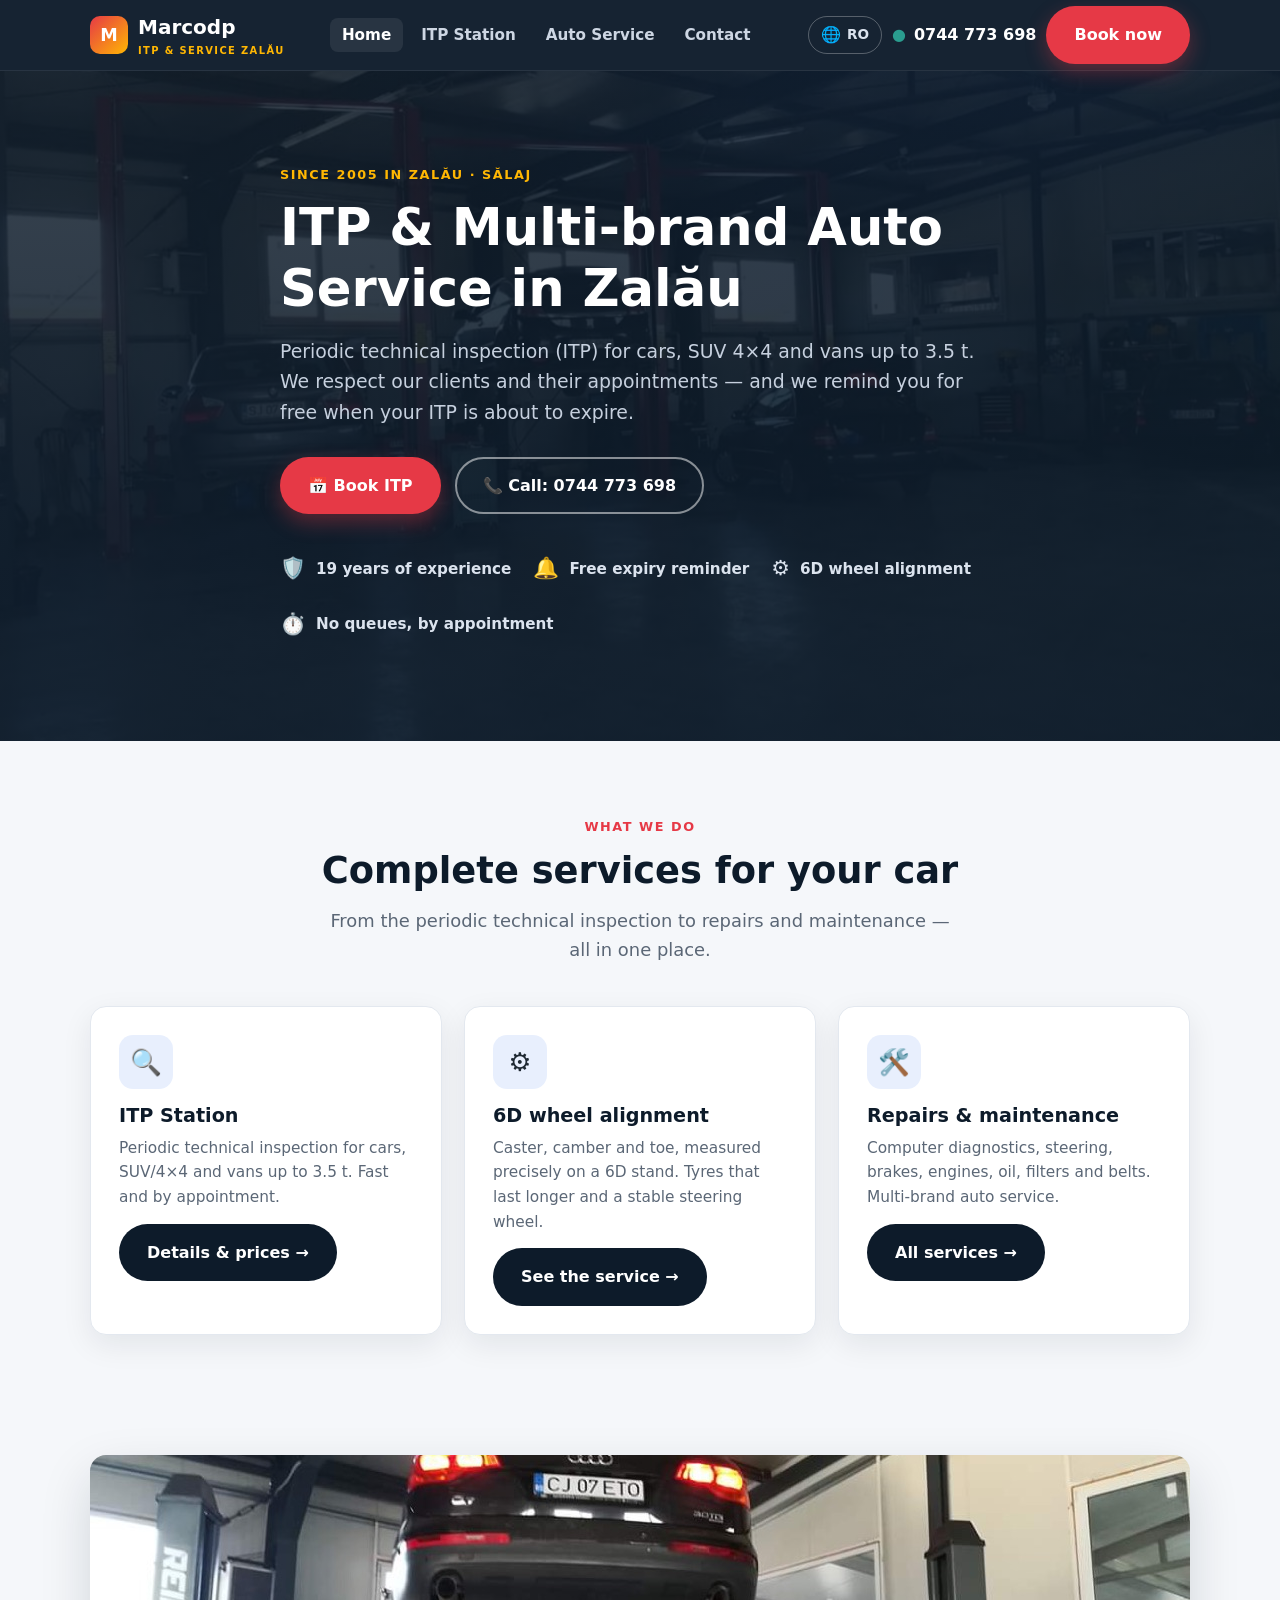
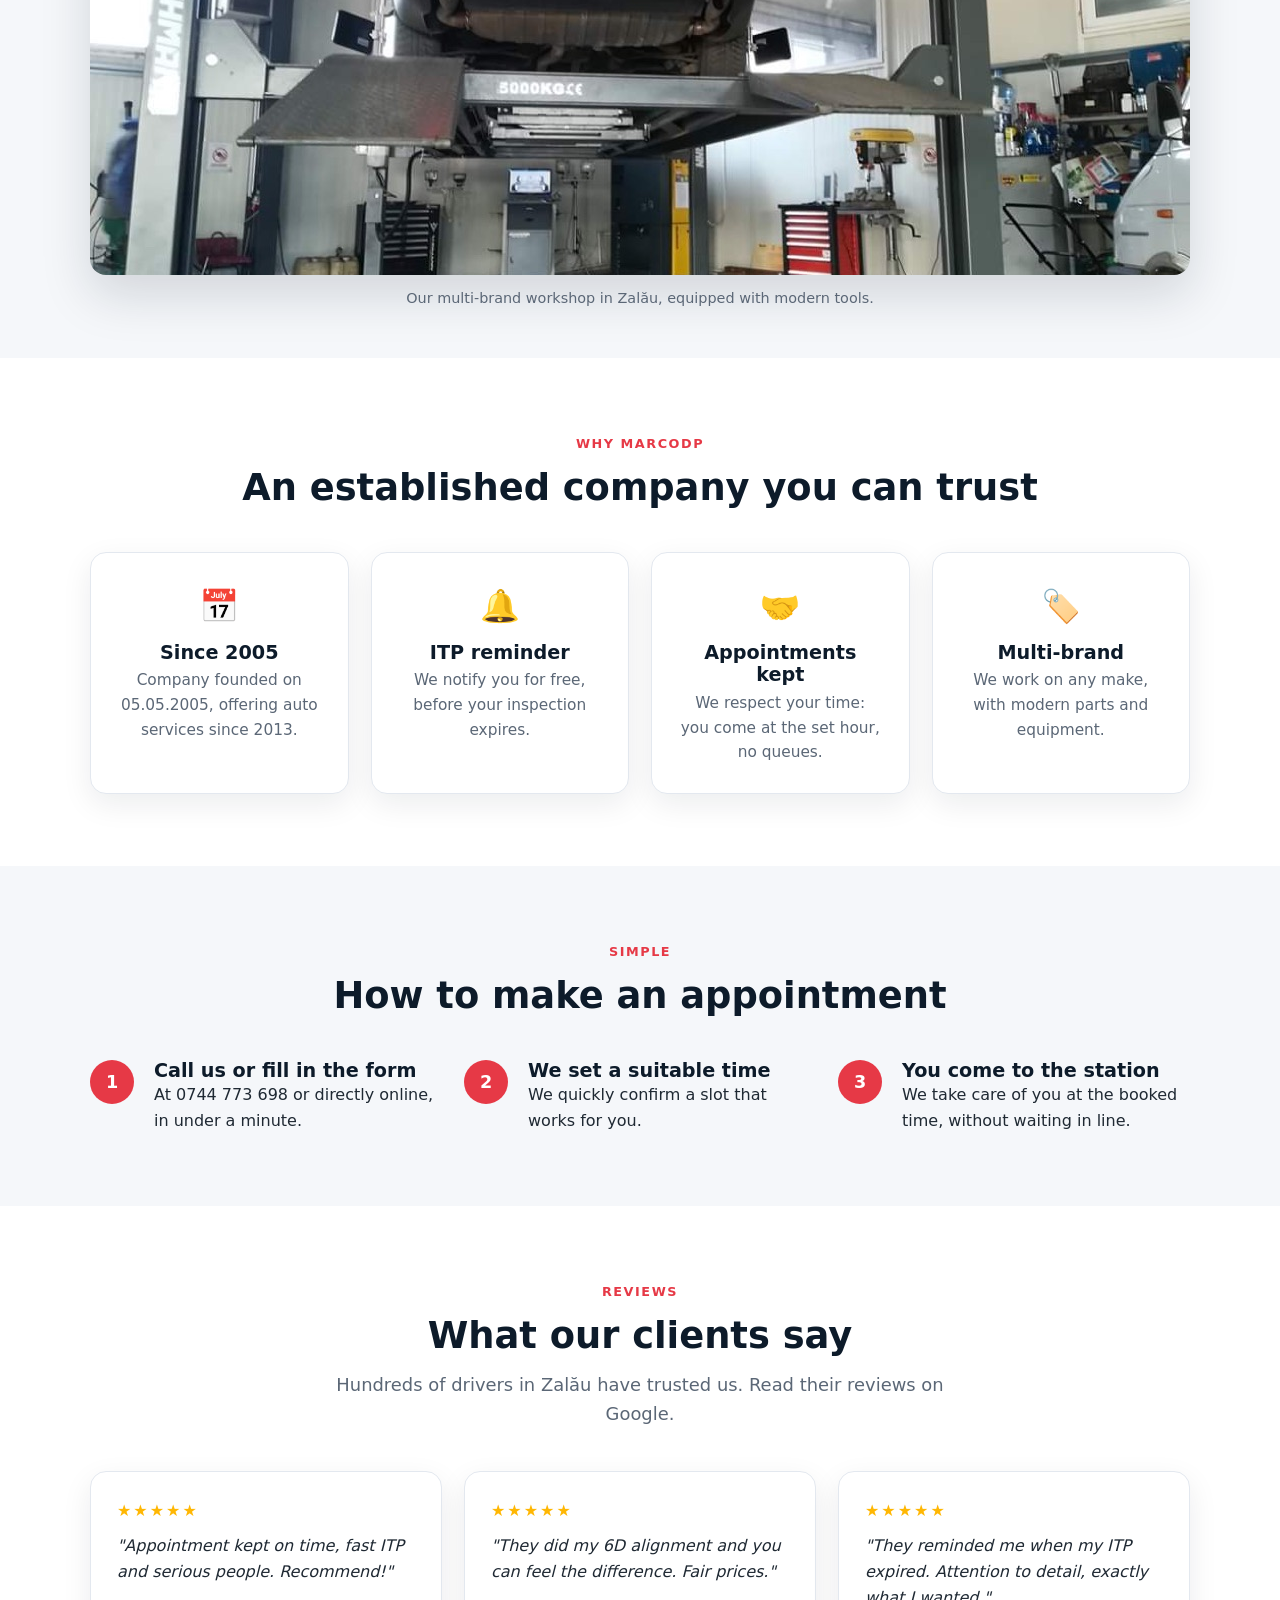
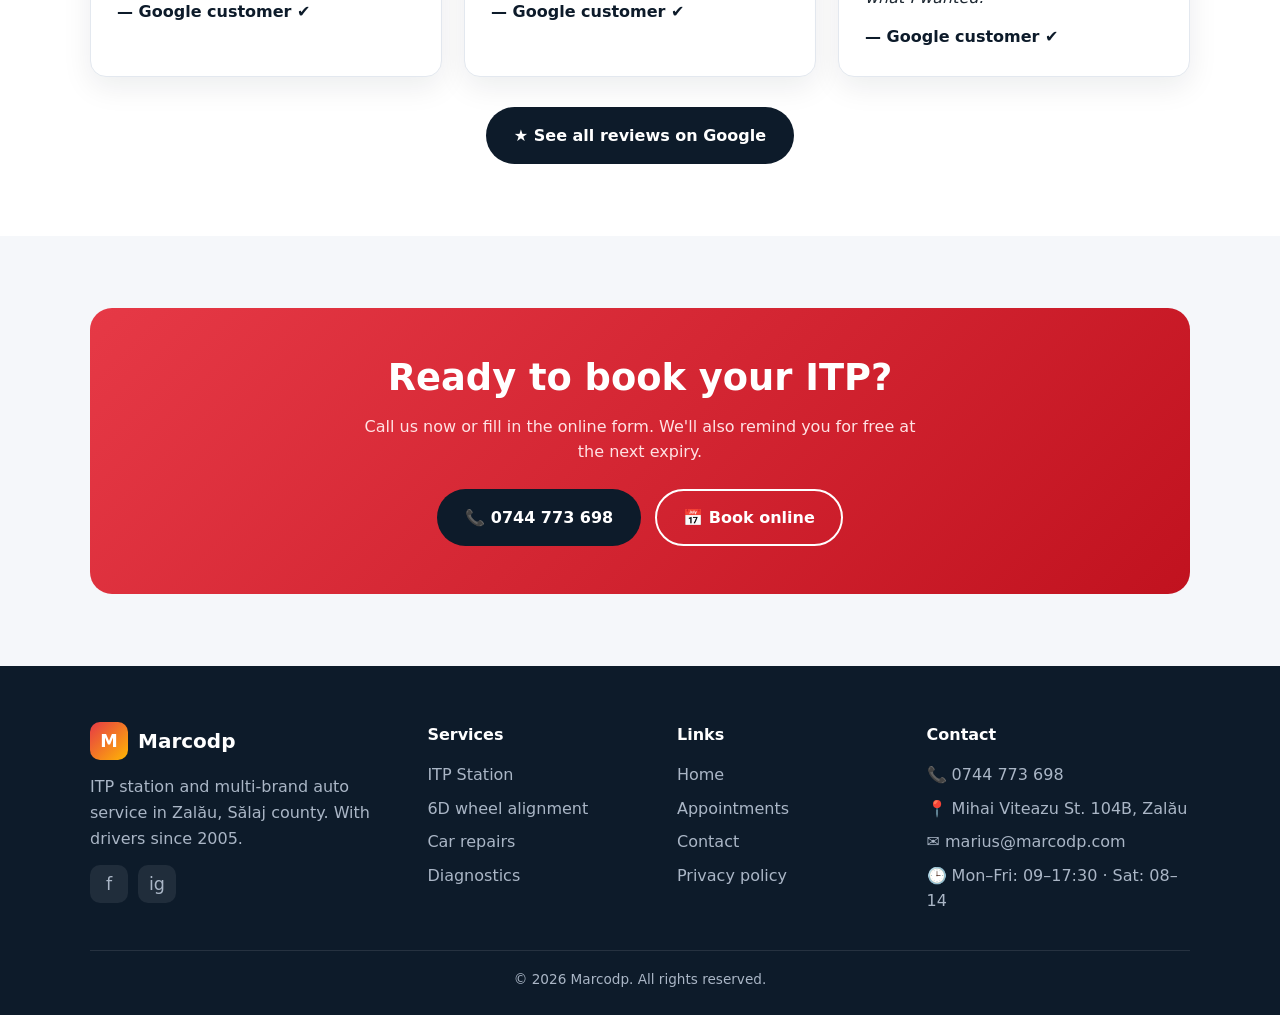
==== en/index.html @ b67c5c20 "Add real data (address, email, hours, map, Google reviews) + workshop/car photos from the real site " ====
<!DOCTYPE html>
<html lang="en">
<head>
  <meta charset="UTF-8" />
  <meta name="viewport" content="width=device-width, initial-scale=1.0" />
  <title>ITP & Multi-brand Auto Service in Zalău | Marcodp</title>
  <meta name="description" content="ITP (periodic technical inspection) station in Zalău for cars, SUV 4x4 and vans up to 3.5 t. Multi-brand auto service: 6D wheel alignment, diagnostics, brakes, engines. Book now: 0744 773 698." />
  <link rel="stylesheet" href="../assets/styles.css" />
  <!-- LocalBusiness schema for Google (local SEO). FILL IN the marked fields. -->
  <script type="application/ld+json">
  {
    "@context": "https://schema.org",
    "@type": "AutoRepair",
    "name": "Marcodp - ITP & Auto Service Zalău",
    "image": "https://marcodp.com/logo.png",
    "telephone": "+40744773698",
    "email": "marius@marcodp.com",
    "url": "https://marcodp.com/itp-zalau-statie-itp/",
    "priceRange": "$$",
    "address": {
      "@type": "PostalAddress",
      "streetAddress": "Strada Mihai Viteazu 104B",
      "addressLocality": "Zalău",
      "addressRegion": "Sălaj",
      "postalCode": "450000",
      "addressCountry": "RO"
    },
    "geo": { "@type": "GeoCoordinates", "latitude": "47.225505", "longitude": "23.010668" },
    "openingHoursSpecification": [
      { "@type": "OpeningHoursSpecification", "dayOfWeek": ["Monday","Tuesday","Wednesday","Thursday","Friday"], "opens": "09:00", "closes": "17:30" },
      { "@type": "OpeningHoursSpecification", "dayOfWeek": "Saturday", "opens": "08:00", "closes": "14:00" }
    ],
    "sameAs": ["https://www.facebook.com/", "https://www.instagram.com/"]
  }
  </script>
</head>
<body>

  <!-- ===== Header ===== -->
  <header class="site-header">
    <div class="container nav">
      <a class="brand" href="index.html">
        <span class="logo">M</span>
        <span>Marcodp<small>ITP & Service Zalău</small></span>
      </a>
      <ul class="nav-links">
        <li><a class="active" href="index.html">Home</a></li>
        <li><a href="itp.html">ITP Station</a></li>
        <li><a href="service.html">Auto Service</a></li>
        <li><a href="contact.html">Contact</a></li>
      </ul>
      <div class="nav-cta">
        <a class="lang" href="../index.html" title="Comută în română"><span class="globe">🌐</span> <span class="code">RO</span></a>
        <a class="nav-phone" href="tel:+40744773698"><span class="dot">●</span> 0744 773 698</a>
        <a class="btn btn--primary" href="contact.html#programare">Book now</a>
      </div>
      <button class="hamburger" aria-label="Menu"><span></span><span></span><span></span></button>
    </div>
  </header>

  <!-- ===== Hero ===== -->
  <section class="hero">
    <div class="container hero-inner">
      <span class="eyebrow" style="color:var(--amber)">Since 2005 in Zalău · Sălaj</span>
      <h1>ITP & Multi-brand Auto Service in Zalău</h1>
      <p>Periodic technical inspection (ITP) for cars, SUV 4×4 and vans up to 3.5 t.
         We respect our clients and their appointments — and we remind you for free when your ITP is about to expire.</p>
      <div class="hero-actions">
        <a class="btn btn--primary" href="contact.html?svc=itp#programare">📅 Book ITP</a>
        <a class="btn btn--ghost" href="tel:+40744773698">📞 Call: 0744 773 698</a>
      </div>
      <div class="hero-badges">
        <span class="hero-badge"><span class="ico">🛡️</span> 19 years of experience</span>
        <span class="hero-badge"><span class="ico">🔔</span> Free expiry reminder</span>
        <span class="hero-badge"><span class="ico">⚙️</span> 6D wheel alignment</span>
        <span class="hero-badge"><span class="ico">⏱️</span> No queues, by appointment</span>
      </div>
    </div>
  </section>

  <!-- ===== Services ===== -->
  <section class="section">
    <div class="container">
      <div class="center" style="margin-bottom:42px">
        <span class="eyebrow">What we do</span>
        <h2>Complete services for your car</h2>
        <p class="lead center">From the periodic technical inspection to repairs and maintenance — all in one place.</p>
      </div>
      <div class="grid grid-3">
        <div class="card">
          <div class="ico-box">🔍</div>
          <h3>ITP Station</h3>
          <p>Periodic technical inspection for cars, SUV/4×4 and vans up to 3.5 t. Fast and by appointment.</p>
          <p style="margin-top:14px"><a class="btn btn--dark" href="itp.html">Details & prices →</a></p>
        </div>
        <div class="card">
          <div class="ico-box">⚙️</div>
          <h3>6D wheel alignment</h3>
          <p>Caster, camber and toe, measured precisely on a 6D stand. Tyres that last longer and a stable steering wheel.</p>
          <p style="margin-top:14px"><a class="btn btn--dark" href="service.html">See the service →</a></p>
        </div>
        <div class="card">
          <div class="ico-box">🛠️</div>
          <h3>Repairs & maintenance</h3>
          <p>Computer diagnostics, steering, brakes, engines, oil, filters and belts. Multi-brand auto service.</p>
          <p style="margin-top:14px"><a class="btn btn--dark" href="service.html">All services →</a></p>
        </div>
      </div>
    </div>
  </section>

  <!-- Photo band -->
  <section class="section--tight">
    <div class="container figure-band">
      <figure>
        <img src="../assets/img/repairs.jpg" alt="Car on a lift at the Marcodp auto service in Zalău" loading="lazy" />
        <figcaption>Our multi-brand workshop in Zalău, equipped with modern tools.</figcaption>
      </figure>
    </div>
  </section>

  <!-- ===== Why us ===== -->
  <section class="section" style="background:#fff">
    <div class="container">
      <div class="center" style="margin-bottom:42px">
        <span class="eyebrow">Why Marcodp</span>
        <h2>An established company you can trust</h2>
      </div>
      <div class="grid grid-4">
        <div class="card center">
          <div style="font-size:2rem">📅</div>
          <h3 style="margin:10px 0 4px">Since 2005</h3>
          <p>Company founded on 05.05.2005, offering auto services since 2013.</p>
        </div>
        <div class="card center">
          <div style="font-size:2rem">🔔</div>
          <h3 style="margin:10px 0 4px">ITP reminder</h3>
          <p>We notify you for free, before your inspection expires.</p>
        </div>
        <div class="card center">
          <div style="font-size:2rem">🤝</div>
          <h3 style="margin:10px 0 4px">Appointments kept</h3>
          <p>We respect your time: you come at the set hour, no queues.</p>
        </div>
        <div class="card center">
          <div style="font-size:2rem">🏷️</div>
          <h3 style="margin:10px 0 4px">Multi-brand</h3>
          <p>We work on any make, with modern parts and equipment.</p>
        </div>
      </div>
    </div>
  </section>

  <!-- ===== Steps ===== -->
  <section class="section">
    <div class="container">
      <div class="center" style="margin-bottom:42px">
        <span class="eyebrow">Simple</span>
        <h2>How to make an appointment</h2>
      </div>
      <div class="grid grid-3 steps">
        <div class="step"><h3>Call us or fill in the form</h3><p>At 0744 773 698 or directly online, in under a minute.</p></div>
        <div class="step"><h3>We set a suitable time</h3><p>We quickly confirm a slot that works for you.</p></div>
        <div class="step"><h3>You come to the station</h3><p>We take care of you at the booked time, without waiting in line.</p></div>
      </div>
    </div>
  </section>

  <!-- ===== Reviews ===== -->
  <section class="section" style="background:#fff">
    <div class="container">
      <div class="center" style="margin-bottom:42px">
        <span class="eyebrow">Reviews</span>
        <h2>What our clients say</h2>
        <p class="lead center">Hundreds of drivers in Zalău have trusted us. Read their reviews on Google.</p>
      </div>
      <div class="grid grid-3">
        <div class="review"><div class="stars">★★★★★</div><p>"Appointment kept on time, fast ITP and serious people. Recommend!"</p><div class="who">— <span>Google customer ✔</span></div></div>
        <div class="review"><div class="stars">★★★★★</div><p>"They did my 6D alignment and you can feel the difference. Fair prices."</p><div class="who">— <span>Google customer ✔</span></div></div>
        <div class="review"><div class="stars">★★★★★</div><p>"They reminded me when my ITP expired. Attention to detail, exactly what I wanted."</p><div class="who">— <span>Google customer ✔</span></div></div>
      </div>
      <div class="center" style="margin-top:30px">
        <a class="btn btn--dark" href="https://www.google.com/search?q=marco+dp&rlz=1C5CHFA_enRO959RO959&oq=marco+dp&gs_lcrp=EgZjaHJvbWUyBggAEEUYOTIGCAEQRRg8MgYIAhBFGDzSAQgzMzIxajBqNKgCALACAQ&sourceid=chrome&ie=UTF-8#mpd=~9024363425667167294/customers/reviews" target="_blank" rel="noopener">★ See all reviews on Google</a>
      </div>
    </div>
  </section>

  <!-- ===== CTA band ===== -->
  <section class="section">
    <div class="container">
      <div class="cta-band">
        <h2>Ready to book your ITP?</h2>
        <p>Call us now or fill in the online form. We'll also remind you for free at the next expiry.</p>
        <div style="display:flex;gap:14px;justify-content:center;flex-wrap:wrap">
          <a class="btn btn--dark" href="tel:+40744773698">📞 0744 773 698</a>
          <a class="btn btn--ghost" href="contact.html#programare" style="border-color:#fff">📅 Book online</a>
        </div>
      </div>
    </div>
  </section>

  <!-- ===== Footer ===== -->
  <footer class="site-footer">
    <div class="container">
      <div class="footer-grid">
        <div>
          <a class="brand" href="index.html"><span class="logo">M</span><span style="color:#fff">Marcodp</span></a>
          <p style="margin-top:14px">ITP station and multi-brand auto service in Zalău, Sălaj county. With drivers since 2005.</p>
          <div class="social"><a href="#" aria-label="Facebook">f</a><a href="#" aria-label="Instagram">ig</a></div>
        </div>
        <div>
          <h4>Services</h4>
          <ul class="footer-links">
            <li><a href="itp.html">ITP Station</a></li>
            <li><a href="service.html">6D wheel alignment</a></li>
            <li><a href="service.html">Car repairs</a></li>
            <li><a href="service.html">Diagnostics</a></li>
          </ul>
        </div>
        <div>
          <h4>Links</h4>
          <ul class="footer-links">
            <li><a href="index.html">Home</a></li>
            <li><a href="contact.html#programare">Appointments</a></li>
            <li><a href="contact.html">Contact</a></li>
            <li><a href="#">Privacy policy</a></li>
          </ul>
        </div>
        <div>
          <h4>Contact</h4>
          <ul class="footer-links">
            <li>📞 <a href="tel:+40744773698">0744 773 698</a></li>
            <li>📍 Mihai Viteazu St. 104B, Zalău</li>
            <li>✉️ <a href="mailto:marius@marcodp.com">marius@marcodp.com</a></li>
            <li>🕒 Mon–Fri: 09–17:30 · Sat: 08–14</li>
          </ul>
        </div>
      </div>
      <div class="footer-bottom">© 2026 Marcodp. All rights reserved.</div>
    </div>
  </footer>

  <!-- Floating mobile actions -->
  <div class="floating">
    <a class="fab-call" href="tel:+40744773698" aria-label="Call">📞</a>
    <a class="fab-wa" href="https://wa.me/40744773698" aria-label="WhatsApp">💬</a>
  </div>

  <script src="../assets/script.js"></script>
</body>
</html>
---- assets/styles.css ----
/* ===========================================================
   Marcodp — ITP & Service Auto Zalău
   Redesign — shared stylesheet
   =========================================================== */

:root {
  --navy: #0d1b2a;
  --navy-2: #13263b;
  --navy-3: #1b3a52;
  --blue: #2563eb;
  --blue-dark: #1e40af;
  --red: #e63946;
  --red-dark: #c1121f;
  --amber: #ffb703;
  --green: #2a9d8f;
  --bg: #f5f7fa;
  --card: #ffffff;
  --text: #1f2933;
  --muted: #5b6776;
  --line: #e3e8ef;
  --radius: 16px;
  --shadow: 0 10px 30px rgba(13, 27, 42, .08);
  --shadow-lg: 0 20px 50px rgba(13, 27, 42, .15);
  --container: 1140px;
  --font: "Segoe UI", system-ui, -apple-system, Roboto, Helvetica, Arial, sans-serif;
}

* { box-sizing: border-box; margin: 0; padding: 0; }
html { scroll-behavior: smooth; }
body {
  font-family: var(--font);
  color: var(--text);
  background: var(--bg);
  line-height: 1.6;
  -webkit-font-smoothing: antialiased;
}
img { max-width: 100%; display: block; }
a { color: inherit; text-decoration: none; }

.container { width: 100%; max-width: var(--container); margin: 0 auto; padding: 0 20px; }
.section { padding: 72px 0; }
.section--tight { padding: 48px 0; }
.center { text-align: center; }

.eyebrow {
  display: inline-block;
  font-size: .8rem;
  font-weight: 700;
  letter-spacing: .12em;
  text-transform: uppercase;
  color: var(--red);
  margin-bottom: 12px;
}
h1, h2, h3 { line-height: 1.18; color: var(--navy); font-weight: 800; }
h1 { font-size: clamp(2rem, 5vw, 3.2rem); }
h2 { font-size: clamp(1.6rem, 3.5vw, 2.3rem); margin-bottom: 14px; }
h3 { font-size: 1.2rem; }
.lead { font-size: 1.12rem; color: var(--muted); max-width: 620px; }
.section .lead.center { margin: 0 auto; }

/* ---------- Buttons ---------- */
.btn {
  display: inline-flex; align-items: center; justify-content: center; gap: 8px;
  padding: 14px 26px; border-radius: 999px; font-weight: 700; font-size: 1rem;
  border: 2px solid transparent; cursor: pointer; transition: transform .15s, box-shadow .15s, background .15s;
}
.btn:hover { transform: translateY(-2px); }
.btn--primary { background: var(--red); color: #fff; box-shadow: 0 8px 20px rgba(230,57,70,.35); }
.btn--primary:hover { background: var(--red-dark); }
.btn--ghost { background: transparent; color: #fff; border-color: rgba(255,255,255,.5); }
.btn--ghost:hover { background: rgba(255,255,255,.12); }
.btn--dark { background: var(--navy); color: #fff; }
.btn--dark:hover { background: var(--navy-2); }
.btn--block { width: 100%; }

/* ---------- Header ---------- */
.site-header {
  position: sticky; top: 0; z-index: 50;
  background: rgba(13,27,42,.96); backdrop-filter: blur(8px);
  border-bottom: 1px solid rgba(255,255,255,.08);
}
.nav { display: flex; align-items: center; justify-content: space-between; height: 70px; }
.brand { display: flex; align-items: center; gap: 10px; color: #fff; font-weight: 800; font-size: 1.25rem; }
.brand .logo {
  width: 38px; height: 38px; border-radius: 10px;
  background: linear-gradient(135deg, var(--red), var(--amber));
  display: grid; place-items: center; color: #fff; font-weight: 900; font-size: 1.1rem;
}
.brand small { display: block; font-size: .62rem; font-weight: 600; letter-spacing: .14em; color: var(--amber); text-transform: uppercase; }
.nav-links { display: flex; align-items: center; gap: 6px; list-style: none; }
.nav-links a {
  color: #cdd6e3; font-weight: 600; font-size: .95rem; padding: 8px 12px; border-radius: 8px; transition: color .15s, background .15s;
}
.nav-links a:hover, .nav-links a.active { color: #fff; background: rgba(255,255,255,.08); }
.nav-cta { display: flex; align-items: center; gap: 10px; }
.lang {
  display: inline-flex; align-items: center; gap: 6px;
  color: #dbe3ee; font-size: .85rem; font-weight: 700;
  padding: 7px 12px; border: 1px solid rgba(255,255,255,.28); border-radius: 999px;
  transition: background .15s, border-color .15s, color .15s;
}
.lang:hover { background: rgba(255,255,255,.12); color: #fff; border-color: rgba(255,255,255,.6); }
.lang .globe { font-size: 1rem; line-height: 1; }
.nav-phone { display: flex; align-items: center; gap: 8px; color: #fff; font-weight: 700; }
.nav-phone .dot { color: var(--green); }
.hamburger { display: none; background: none; border: 0; cursor: pointer; }
.hamburger span { display: block; width: 26px; height: 3px; background: #fff; margin: 5px 0; border-radius: 3px; transition: .25s; }

/* ---------- Hero ---------- */
.hero {
  position: relative; color: #fff; overflow: hidden;
  background:
    linear-gradient(180deg, rgba(13,27,42,.82), rgba(13,27,42,.93)),
    radial-gradient(1200px 600px at 80% -10%, rgba(37,99,235,.30), transparent 60%),
    url("img/hero-workshop.jpg") center/cover no-repeat,
    var(--navy);
}

/* ---------- Content images ---------- */
.feature-img {
  width: 100%; height: 100%; min-height: 280px; max-height: 460px;
  object-fit: cover; border-radius: var(--radius); box-shadow: var(--shadow-lg);
}
.figure-band img {
  width: 100%; height: clamp(220px, 38vw, 420px); object-fit: cover;
  border-radius: var(--radius); box-shadow: var(--shadow-lg);
}
figure { margin: 0; }
figure figcaption { margin-top: 12px; color: var(--muted); font-size: .9rem; text-align: center; }
.hero-inner { padding: 90px 0 100px; max-width: 720px; }
.hero h1 { color: #fff; }
.hero p { color: #c6d0de; font-size: 1.18rem; margin: 18px 0 30px; }
.hero-actions { display: flex; flex-wrap: wrap; gap: 14px; }
.hero-badges { display: flex; flex-wrap: wrap; gap: 22px; margin-top: 38px; }
.hero-badge { display: flex; align-items: center; gap: 10px; color: #dbe3ee; font-weight: 600; font-size: .95rem; }
.hero-badge .ico { font-size: 1.3rem; }

/* ---------- Cards / grids ---------- */
.grid { display: grid; gap: 22px; }
.grid-2 { grid-template-columns: repeat(2, 1fr); }
.grid-3 { grid-template-columns: repeat(3, 1fr); }
.grid-4 { grid-template-columns: repeat(4, 1fr); }

.card {
  background: var(--card); border: 1px solid var(--line); border-radius: var(--radius);
  padding: 28px; box-shadow: var(--shadow); transition: transform .18s, box-shadow .18s;
}
.card:hover { transform: translateY(-4px); box-shadow: var(--shadow-lg); }
.card .ico-box {
  width: 54px; height: 54px; border-radius: 14px; display: grid; place-items: center;
  font-size: 1.6rem; background: rgba(37,99,235,.1); margin-bottom: 16px;
}
.card h3 { margin-bottom: 8px; }
.card p { color: var(--muted); font-size: .96rem; }

/* ---------- Steps ---------- */
.steps { counter-reset: step; }
.step { position: relative; padding-left: 64px; }
.step::before {
  counter-increment: step; content: counter(step);
  position: absolute; left: 0; top: 0;
  width: 44px; height: 44px; border-radius: 50%;
  background: var(--red); color: #fff; font-weight: 800; display: grid; place-items: center; font-size: 1.1rem;
}

/* ---------- Price table ---------- */
.price-table { width: 100%; border-collapse: collapse; background: var(--card); border-radius: var(--radius); overflow: hidden; box-shadow: var(--shadow); }
.price-table th, .price-table td { padding: 16px 18px; text-align: left; border-bottom: 1px solid var(--line); }
.price-table thead th { background: var(--navy); color: #fff; font-size: .95rem; }
.price-table tbody tr:last-child td { border-bottom: 0; }
.price-table .price { font-weight: 800; color: var(--red); white-space: nowrap; }
.note { font-size: .85rem; color: var(--muted); margin-top: 12px; }

/* ---------- Checklist ---------- */
.checklist { list-style: none; display: grid; gap: 12px; }
.checklist li { display: flex; gap: 12px; align-items: flex-start; background: var(--card); border: 1px solid var(--line); border-radius: 12px; padding: 14px 16px; }
.checklist .tick { color: var(--green); font-weight: 900; }

/* ---------- FAQ ---------- */
.faq details { background: var(--card); border: 1px solid var(--line); border-radius: 12px; padding: 4px 20px; margin-bottom: 12px; }
.faq summary { cursor: pointer; font-weight: 700; color: var(--navy); padding: 14px 0; list-style: none; display: flex; justify-content: space-between; align-items: center; }
.faq summary::-webkit-details-marker { display: none; }
.faq summary::after { content: "+"; font-size: 1.4rem; color: var(--red); }
.faq details[open] summary::after { content: "–"; }
.faq details p { padding-bottom: 16px; color: var(--muted); }

/* ---------- Reviews ---------- */
.review { background: var(--card); border: 1px solid var(--line); border-radius: var(--radius); padding: 26px; box-shadow: var(--shadow); }
.stars { color: var(--amber); letter-spacing: 2px; margin-bottom: 10px; }
.review p { font-style: italic; color: var(--text); }
.review .who { margin-top: 14px; font-weight: 700; color: var(--navy); font-style: normal; }

/* ---------- CTA band ---------- */
.cta-band { background: linear-gradient(135deg, var(--red), var(--red-dark)); color: #fff; border-radius: 22px; padding: 48px; text-align: center; }
.cta-band h2 { color: #fff; }
.cta-band p { color: #ffe2e4; margin: 10px auto 24px; max-width: 560px; }

/* ---------- Forms ---------- */
.form { background: var(--card); border: 1px solid var(--line); border-radius: var(--radius); padding: 30px; box-shadow: var(--shadow); }
.form .field { margin-bottom: 16px; }
.form label { display: block; font-weight: 600; font-size: .9rem; margin-bottom: 6px; color: var(--navy); }
.form input, .form select, .form textarea {
  width: 100%; padding: 12px 14px; border: 1px solid var(--line); border-radius: 10px; font: inherit; background: #fbfcfe;
}
.form input:focus, .form select:focus, .form textarea:focus { outline: none; border-color: var(--blue); box-shadow: 0 0 0 3px rgba(37,99,235,.15); }
.form .row { display: grid; grid-template-columns: 1fr 1fr; gap: 16px; }

/* ---------- Info / map ---------- */
.info-row { display: grid; grid-template-columns: 1.1fr .9fr; gap: 30px; align-items: stretch; }
.info-list { list-style: none; display: grid; gap: 18px; }
.info-list li { display: flex; gap: 14px; }
.info-list .ico { font-size: 1.4rem; }
.info-list strong { display: block; color: var(--navy); }
.info-list span { color: var(--muted); }
.map-embed { border: 0; width: 100%; height: 100%; min-height: 320px; border-radius: var(--radius); box-shadow: var(--shadow); }
.hours-table { width: 100%; border-collapse: collapse; }
.hours-table td { padding: 8px 0; border-bottom: 1px dashed var(--line); }
.hours-table td:last-child { text-align: right; font-weight: 700; color: var(--navy); }
.badge-open { display: inline-flex; align-items: center; gap: 6px; font-weight: 700; color: var(--green); }

/* placeholder highlight so you can spot what to fill in */
.fill { background: #fff3cd; border-bottom: 2px dotted var(--amber); padding: 0 2px; }

/* ---------- Footer ---------- */
.site-footer { background: var(--navy); color: #aab6c6; padding: 56px 0 24px; }
.footer-grid { display: grid; grid-template-columns: 1.4fr 1fr 1fr 1.2fr; gap: 30px; }
.site-footer h4 { color: #fff; margin-bottom: 14px; font-size: 1rem; }
.site-footer a { color: #aab6c6; }
.site-footer a:hover { color: #fff; }
.footer-links { list-style: none; display: grid; gap: 8px; }
.social { display: flex; gap: 10px; margin-top: 14px; }
.social a { width: 38px; height: 38px; border-radius: 10px; background: rgba(255,255,255,.08); display: grid; place-items: center; font-size: 1.1rem; }
.social a:hover { background: var(--red); }
.footer-bottom { margin-top: 36px; padding-top: 18px; border-top: 1px solid rgba(255,255,255,.1); text-align: center; font-size: .85rem; }

/* ---------- Floating mobile actions ---------- */
.floating { position: fixed; right: 16px; bottom: 16px; z-index: 60; display: none; flex-direction: column; gap: 12px; }
.floating a { width: 56px; height: 56px; border-radius: 50%; display: grid; place-items: center; color: #fff; font-size: 1.5rem; box-shadow: var(--shadow-lg); }
.fab-call { background: var(--red); }
.fab-wa { background: #25d366; }

/* ---------- Responsive ---------- */
@media (max-width: 960px) {
  .grid-4 { grid-template-columns: repeat(2, 1fr); }
  .grid-3 { grid-template-columns: repeat(2, 1fr); }
  .footer-grid { grid-template-columns: 1fr 1fr; }
  .info-row { grid-template-columns: 1fr; }
}
@media (max-width: 920px) {
  .nav-links, .nav-phone { display: none; }
  .nav-links.open {
    display: flex; flex-direction: column; align-items: stretch;
    position: absolute; top: 70px; left: 0; right: 0; background: var(--navy);
    padding: 12px 20px 20px; gap: 4px; border-bottom: 1px solid rgba(255,255,255,.08);
  }
  .hamburger { display: block; }
  .grid-2, .grid-3, .grid-4 { grid-template-columns: 1fr; }
  .form .row { grid-template-columns: 1fr; }
  .footer-grid { grid-template-columns: 1fr; }
  .floating { display: flex; }
  .cta-band { padding: 32px 22px; }
  .section { padding: 52px 0; }
}
@media (max-width: 560px) {
  .brand small { display: none; }
  .brand { font-size: 1.02rem; gap: 8px; }
  .nav-cta { gap: 7px; }
  .nav-cta .btn--primary { padding: 9px 13px; font-size: .82rem; white-space: nowrap; }
  .lang { padding: 7px 9px; border-color: rgba(255,255,255,.22); }
  .lang .code { display: none; }
}
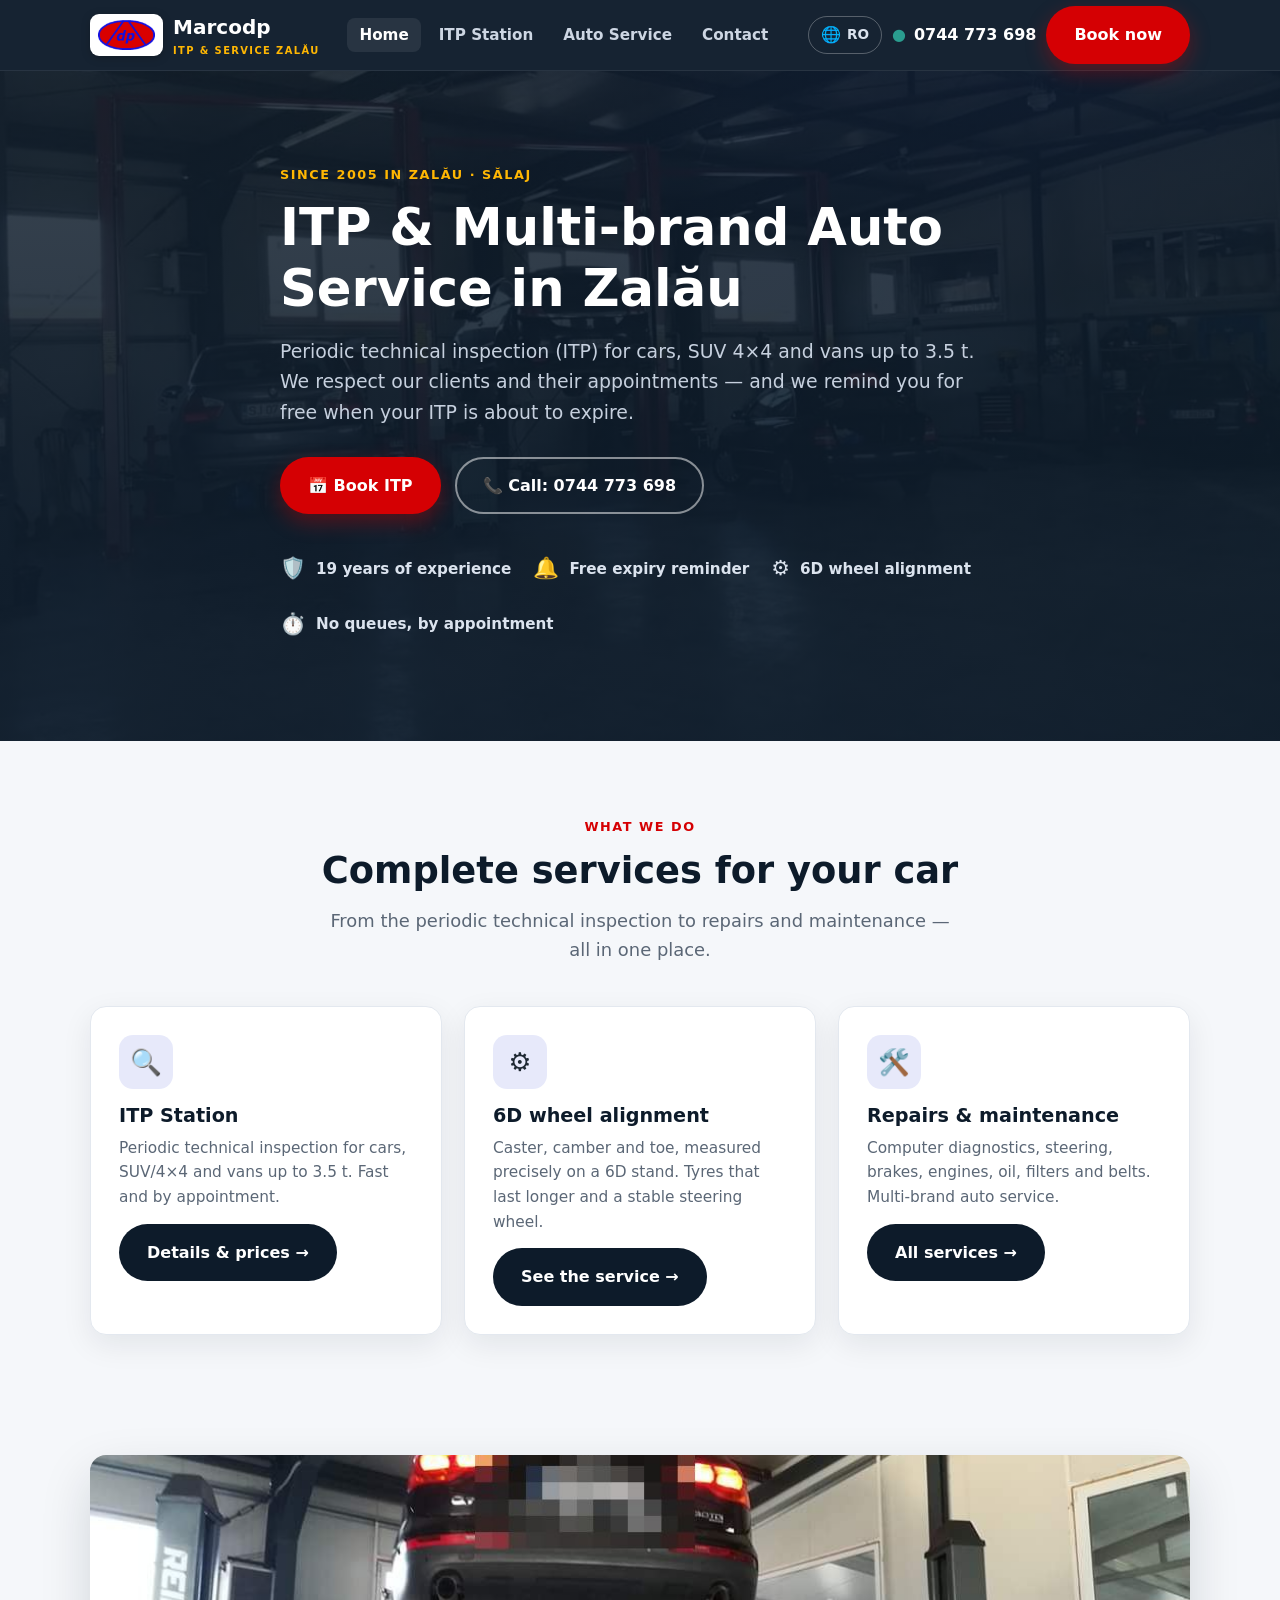
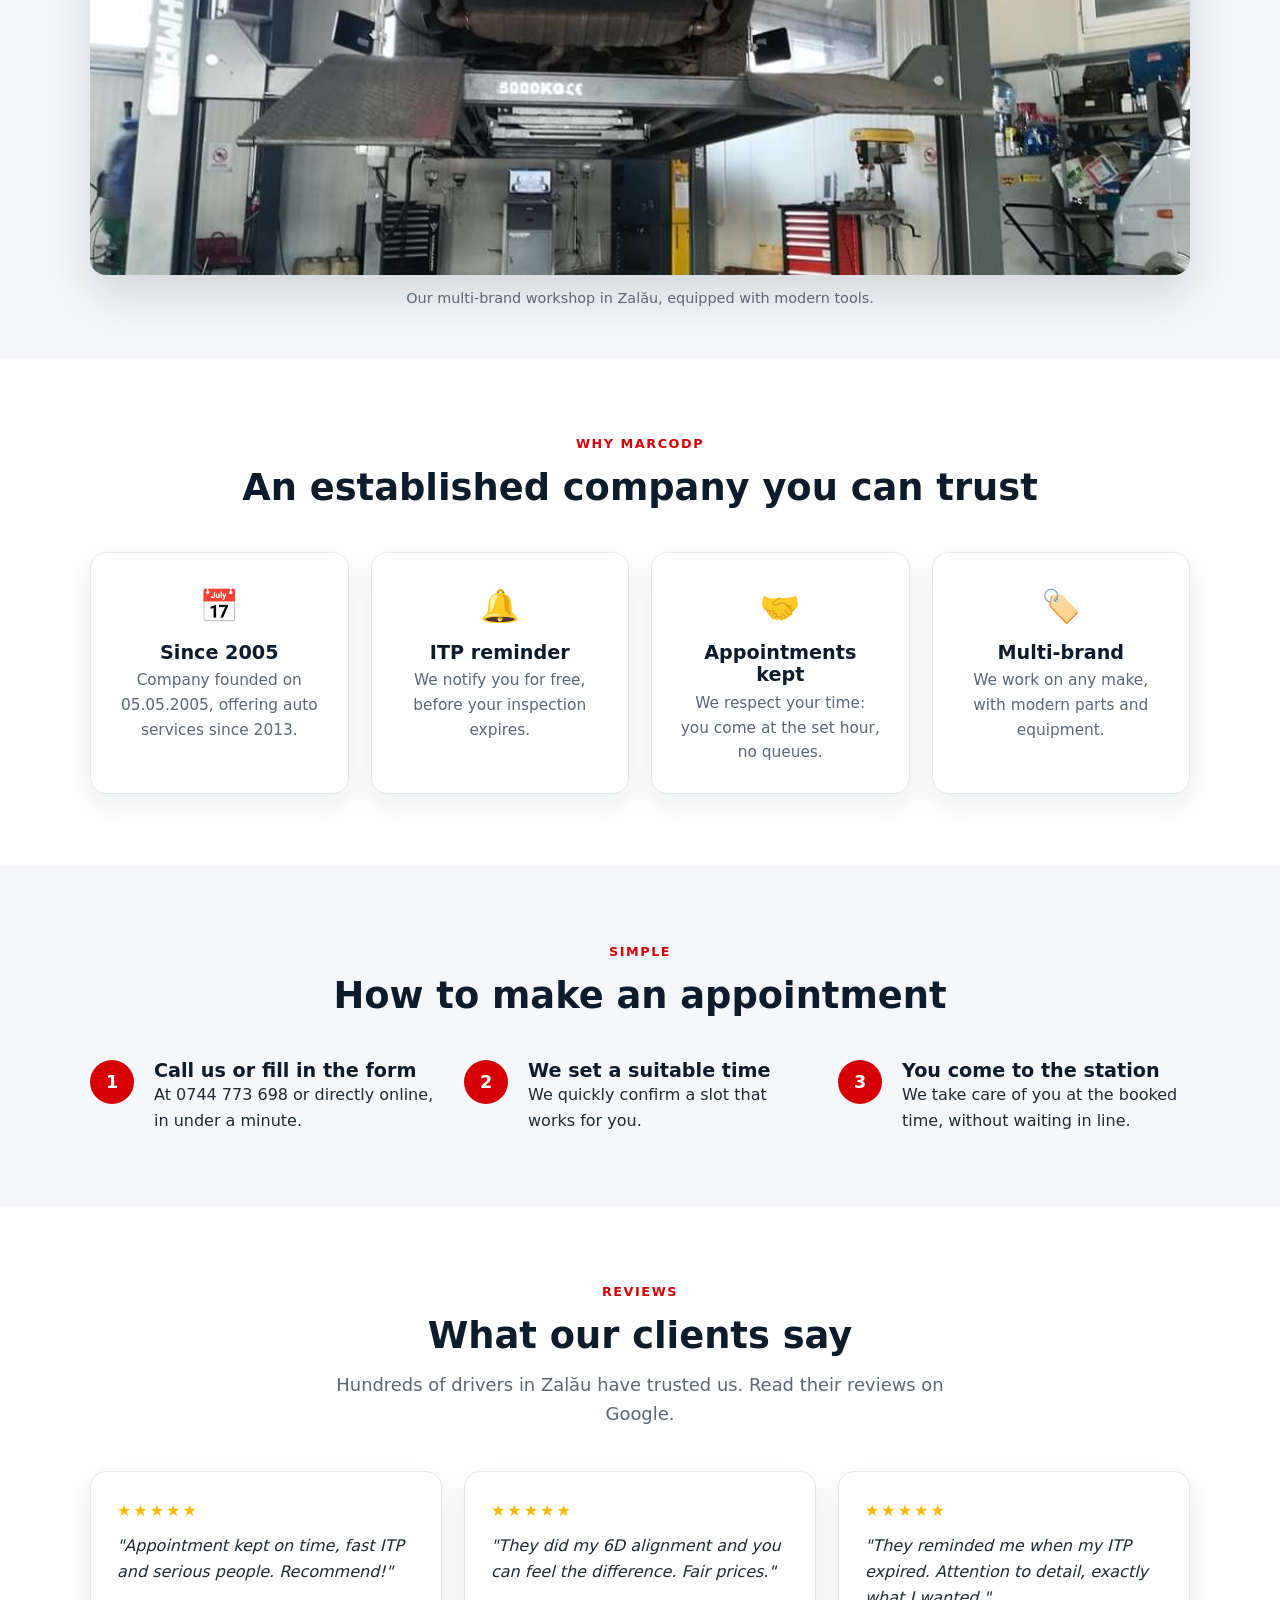
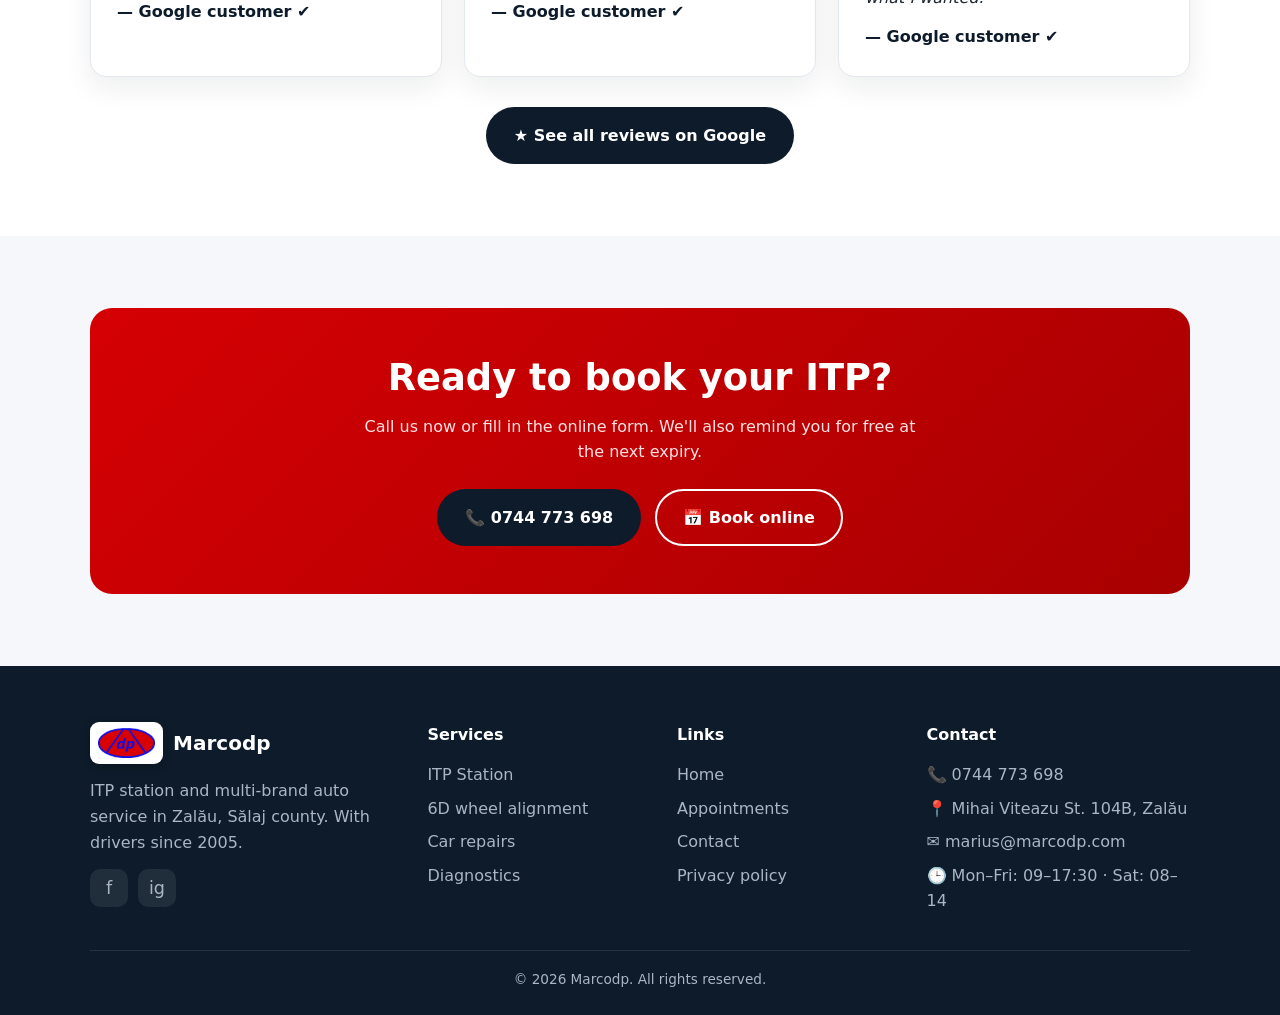
==== commit 5cb7b159: "Add real dp logo + brand colors, building photo on contact, GDPR plate redaction on all photos - Rep" ====
--- a/en/index.html
+++ b/en/index.html
@@ -40,7 +40,7 @@
   <header class="site-header">
     <div class="container nav">
       <a class="brand" href="index.html">
-        <span class="logo">M</span>
+        <span class="logo"><img src="../assets/img/logo-mark.png" alt="Marco DP" /></span>
         <span>Marcodp<small>ITP & Service Zalău</small></span>
       </a>
       <ul class="nav-links">
@@ -204,7 +204,7 @@
     <div class="container">
       <div class="footer-grid">
         <div>
-          <a class="brand" href="index.html"><span class="logo">M</span><span style="color:#fff">Marcodp</span></a>
+          <a class="brand" href="index.html"><span class="logo"><img src="../assets/img/logo-mark.png" alt="Marco DP" /></span><span style="color:#fff">Marcodp</span></a>
           <p style="margin-top:14px">ITP station and multi-brand auto service in Zalău, Sălaj county. With drivers since 2005.</p>
           <div class="social"><a href="#" aria-label="Facebook">f</a><a href="#" aria-label="Instagram">ig</a></div>
         </div>
--- a/assets/styles.css
+++ b/assets/styles.css
@@ -7,10 +7,10 @@
   --navy: #0d1b2a;
   --navy-2: #13263b;
   --navy-3: #1b3a52;
-  --blue: #2563eb;
-  --blue-dark: #1e40af;
-  --red: #e63946;
-  --red-dark: #c1121f;
+  --blue: #1b2fc9;
+  --blue-dark: #1422a0;
+  --red: #d50003;
+  --red-dark: #a80002;
   --amber: #ffb703;
   --green: #2a9d8f;
   --bg: #f5f7fa;
@@ -65,7 +65,7 @@
   border: 2px solid transparent; cursor: pointer; transition: transform .15s, box-shadow .15s, background .15s;
 }
 .btn:hover { transform: translateY(-2px); }
-.btn--primary { background: var(--red); color: #fff; box-shadow: 0 8px 20px rgba(230,57,70,.35); }
+.btn--primary { background: var(--red); color: #fff; box-shadow: 0 8px 20px rgba(213,0,3,.35); }
 .btn--primary:hover { background: var(--red-dark); }
 .btn--ghost { background: transparent; color: #fff; border-color: rgba(255,255,255,.5); }
 .btn--ghost:hover { background: rgba(255,255,255,.12); }
@@ -82,10 +82,12 @@
 .nav { display: flex; align-items: center; justify-content: space-between; height: 70px; }
 .brand { display: flex; align-items: center; gap: 10px; color: #fff; font-weight: 800; font-size: 1.25rem; }
 .brand .logo {
-  width: 38px; height: 38px; border-radius: 10px;
-  background: linear-gradient(135deg, var(--red), var(--amber));
-  display: grid; place-items: center; color: #fff; font-weight: 900; font-size: 1.1rem;
-}
+  height: 42px; width: auto; border-radius: 9px;
+  background: #fff; padding: 5px 8px;
+  display: grid; place-items: center;
+  box-shadow: 0 2px 8px rgba(0,0,0,.25);
+}
+.brand .logo img { height: 30px; width: auto; display: block; }
 .brand small { display: block; font-size: .62rem; font-weight: 600; letter-spacing: .14em; color: var(--amber); text-transform: uppercase; }
 .nav-links { display: flex; align-items: center; gap: 6px; list-style: none; }
 .nav-links a {
@@ -111,7 +113,7 @@
   position: relative; color: #fff; overflow: hidden;
   background:
     linear-gradient(180deg, rgba(13,27,42,.82), rgba(13,27,42,.93)),
-    radial-gradient(1200px 600px at 80% -10%, rgba(37,99,235,.30), transparent 60%),
+    radial-gradient(1200px 600px at 80% -10%, rgba(27,47,201,.30), transparent 60%),
     url("img/hero-workshop.jpg") center/cover no-repeat,
     var(--navy);
 }
@@ -148,7 +150,7 @@
 .card:hover { transform: translateY(-4px); box-shadow: var(--shadow-lg); }
 .card .ico-box {
   width: 54px; height: 54px; border-radius: 14px; display: grid; place-items: center;
-  font-size: 1.6rem; background: rgba(37,99,235,.1); margin-bottom: 16px;
+  font-size: 1.6rem; background: rgba(27,47,201,.1); margin-bottom: 16px;
 }
 .card h3 { margin-bottom: 8px; }
 .card p { color: var(--muted); font-size: .96rem; }
@@ -202,7 +204,7 @@
 .form input, .form select, .form textarea {
   width: 100%; padding: 12px 14px; border: 1px solid var(--line); border-radius: 10px; font: inherit; background: #fbfcfe;
 }
-.form input:focus, .form select:focus, .form textarea:focus { outline: none; border-color: var(--blue); box-shadow: 0 0 0 3px rgba(37,99,235,.15); }
+.form input:focus, .form select:focus, .form textarea:focus { outline: none; border-color: var(--blue); box-shadow: 0 0 0 3px rgba(27,47,201,.15); }
 .form .row { display: grid; grid-template-columns: 1fr 1fr; gap: 16px; }
 
 /* ---------- Info / map ---------- */
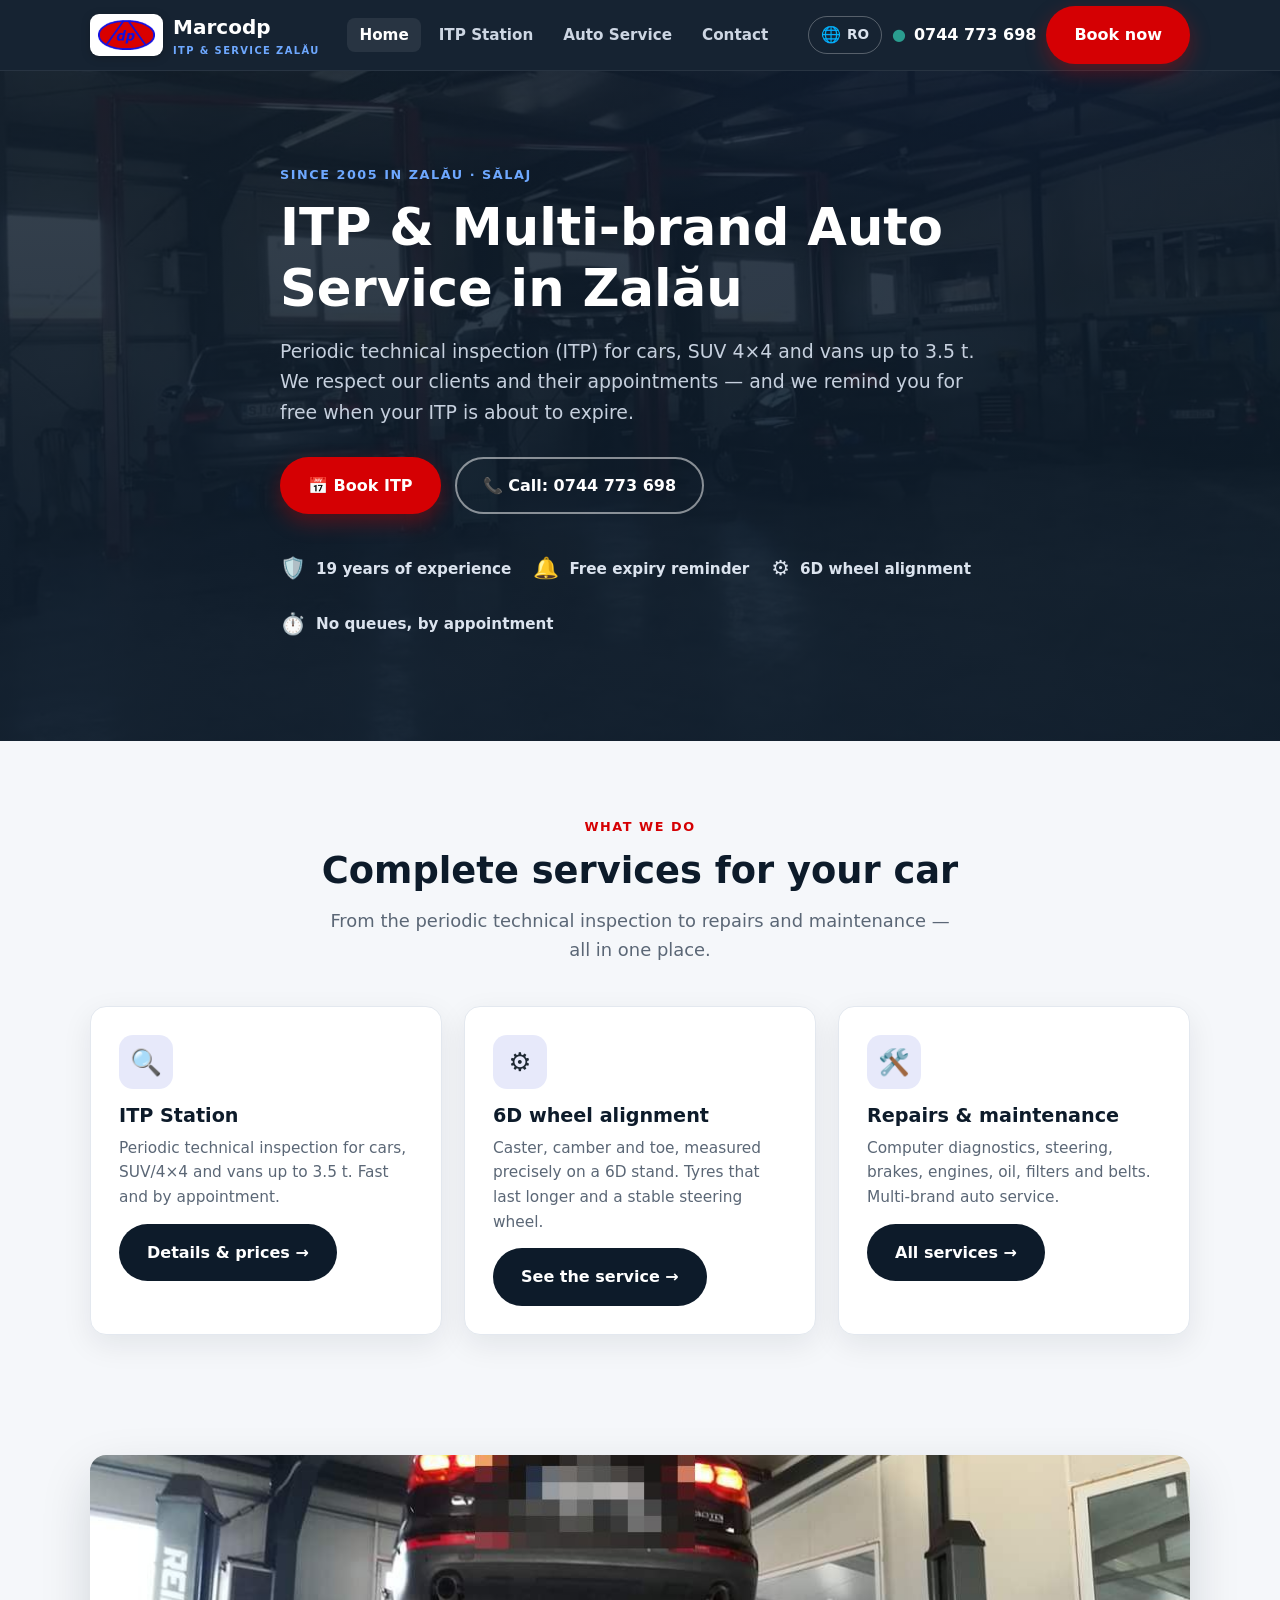
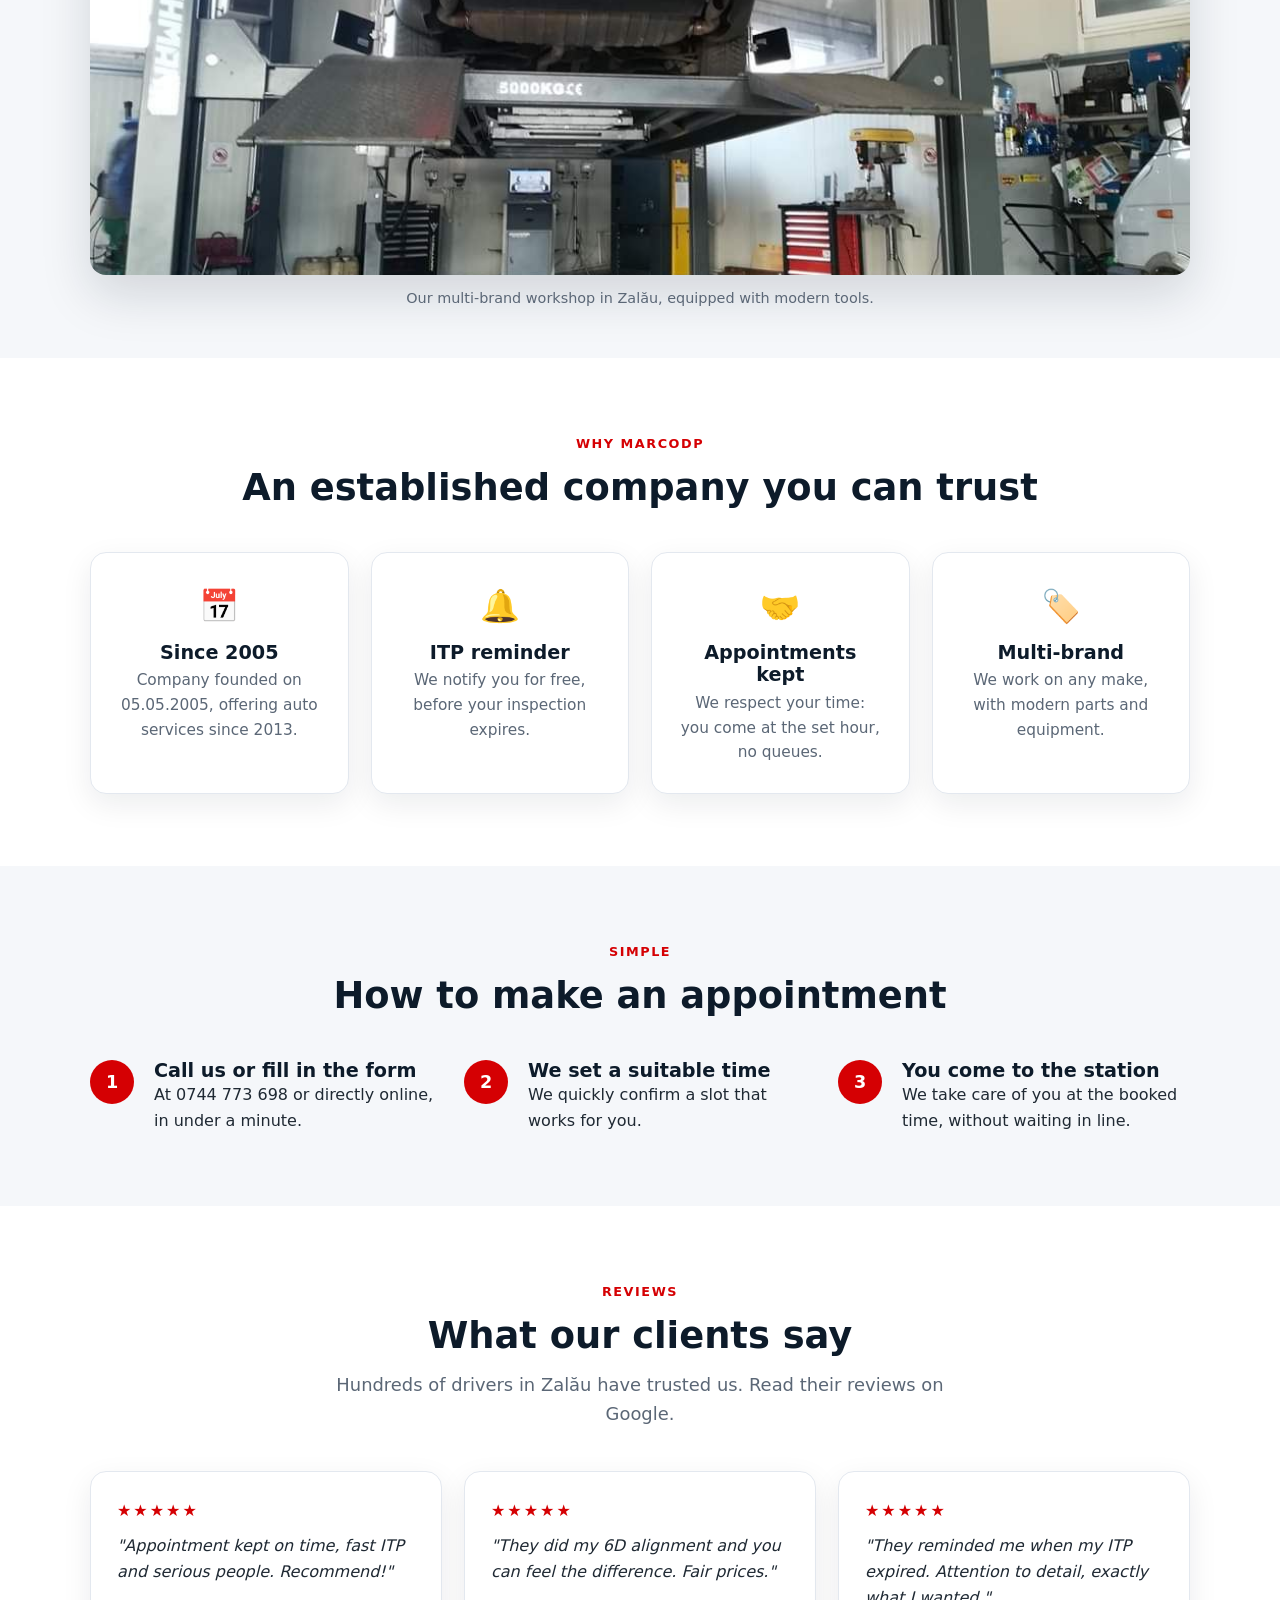
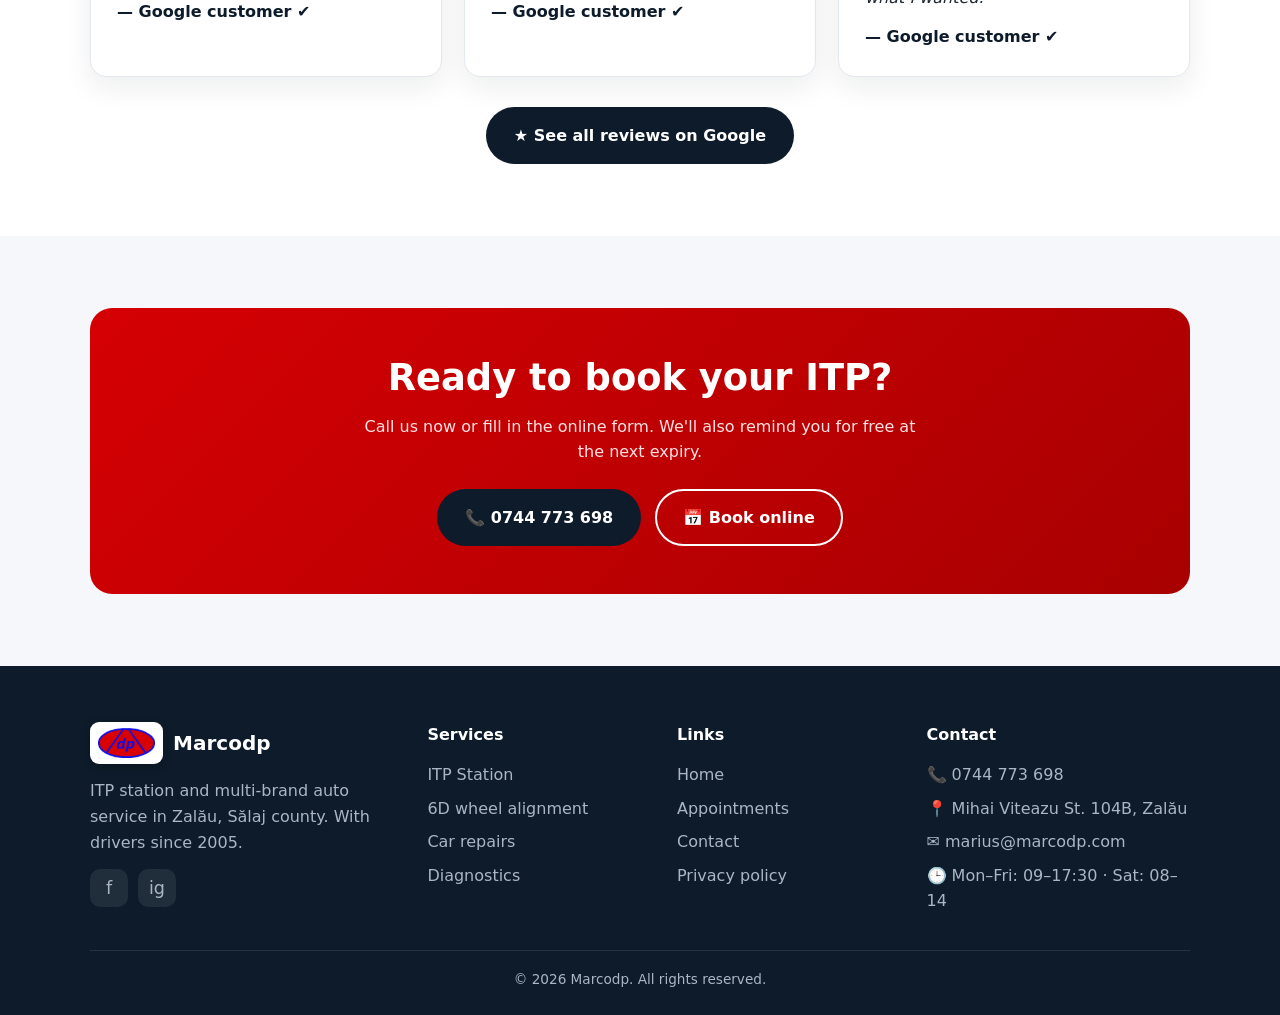
==== commit a94e0791: "Replace amber/yellow with pleasant blue + red; make placeholder highlight transparent - Hero eyebrow" ====
--- a/en/index.html
+++ b/en/index.html
@@ -61,7 +61,7 @@
   <!-- ===== Hero ===== -->
   <section class="hero">
     <div class="container hero-inner">
-      <span class="eyebrow" style="color:var(--amber)">Since 2005 in Zalău · Sălaj</span>
+      <span class="eyebrow" style="color:var(--accent)">Since 2005 in Zalău · Sălaj</span>
       <h1>ITP & Multi-brand Auto Service in Zalău</h1>
       <p>Periodic technical inspection (ITP) for cars, SUV 4×4 and vans up to 3.5 t.
          We respect our clients and their appointments — and we remind you for free when your ITP is about to expire.</p>
--- a/assets/styles.css
+++ b/assets/styles.css
@@ -11,7 +11,7 @@
   --blue-dark: #1422a0;
   --red: #d50003;
   --red-dark: #a80002;
-  --amber: #ffb703;
+  --accent: #6ea8ff;
   --green: #2a9d8f;
   --bg: #f5f7fa;
   --card: #ffffff;
@@ -88,7 +88,7 @@
   box-shadow: 0 2px 8px rgba(0,0,0,.25);
 }
 .brand .logo img { height: 30px; width: auto; display: block; }
-.brand small { display: block; font-size: .62rem; font-weight: 600; letter-spacing: .14em; color: var(--amber); text-transform: uppercase; }
+.brand small { display: block; font-size: .62rem; font-weight: 600; letter-spacing: .14em; color: var(--accent); text-transform: uppercase; }
 .nav-links { display: flex; align-items: center; gap: 6px; list-style: none; }
 .nav-links a {
   color: #cdd6e3; font-weight: 600; font-size: .95rem; padding: 8px 12px; border-radius: 8px; transition: color .15s, background .15s;
@@ -188,7 +188,7 @@
 
 /* ---------- Reviews ---------- */
 .review { background: var(--card); border: 1px solid var(--line); border-radius: var(--radius); padding: 26px; box-shadow: var(--shadow); }
-.stars { color: var(--amber); letter-spacing: 2px; margin-bottom: 10px; }
+.stars { color: var(--red); letter-spacing: 2px; margin-bottom: 10px; }
 .review p { font-style: italic; color: var(--text); }
 .review .who { margin-top: 14px; font-weight: 700; color: var(--navy); font-style: normal; }
 
@@ -221,7 +221,7 @@
 .badge-open { display: inline-flex; align-items: center; gap: 6px; font-weight: 700; color: var(--green); }
 
 /* placeholder highlight so you can spot what to fill in */
-.fill { background: #fff3cd; border-bottom: 2px dotted var(--amber); padding: 0 2px; }
+.fill { background: transparent; padding: 0 2px; }
 
 /* ---------- Footer ---------- */
 .site-footer { background: var(--navy); color: #aab6c6; padding: 56px 0 24px; }
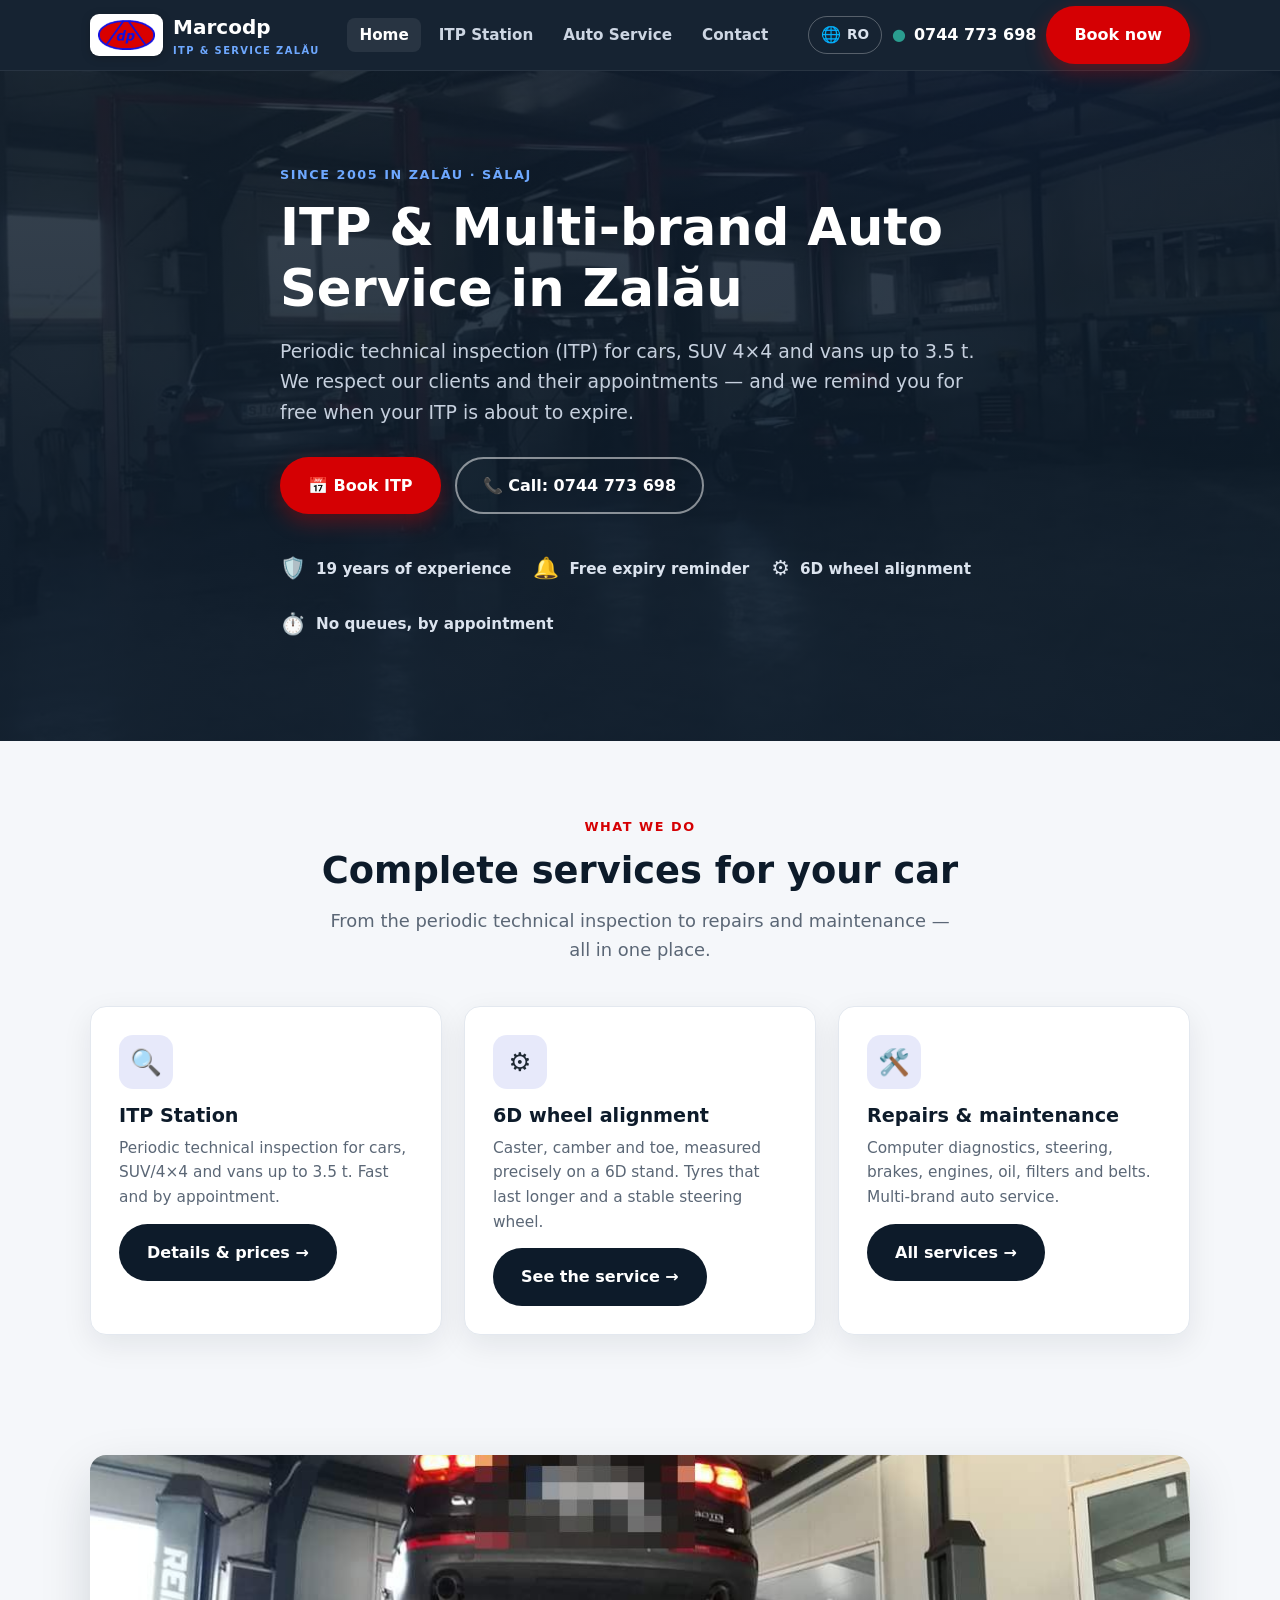
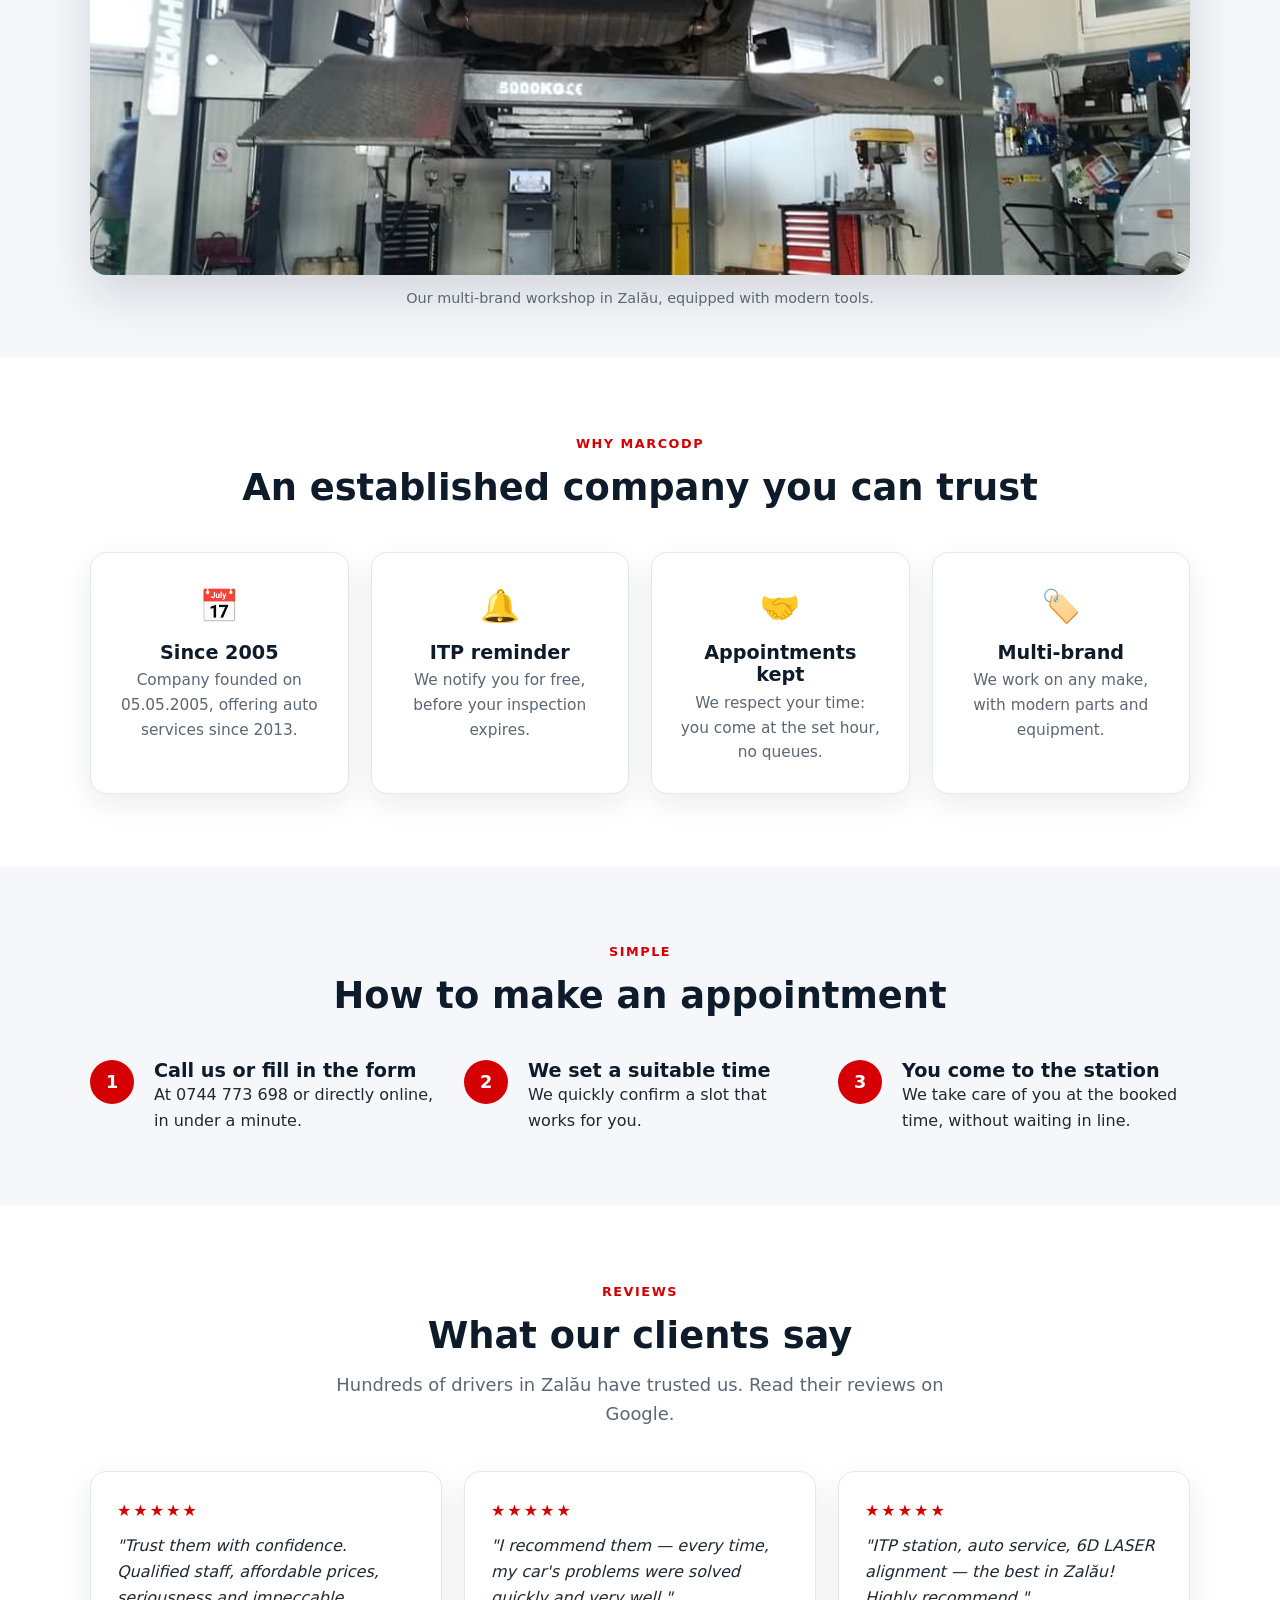
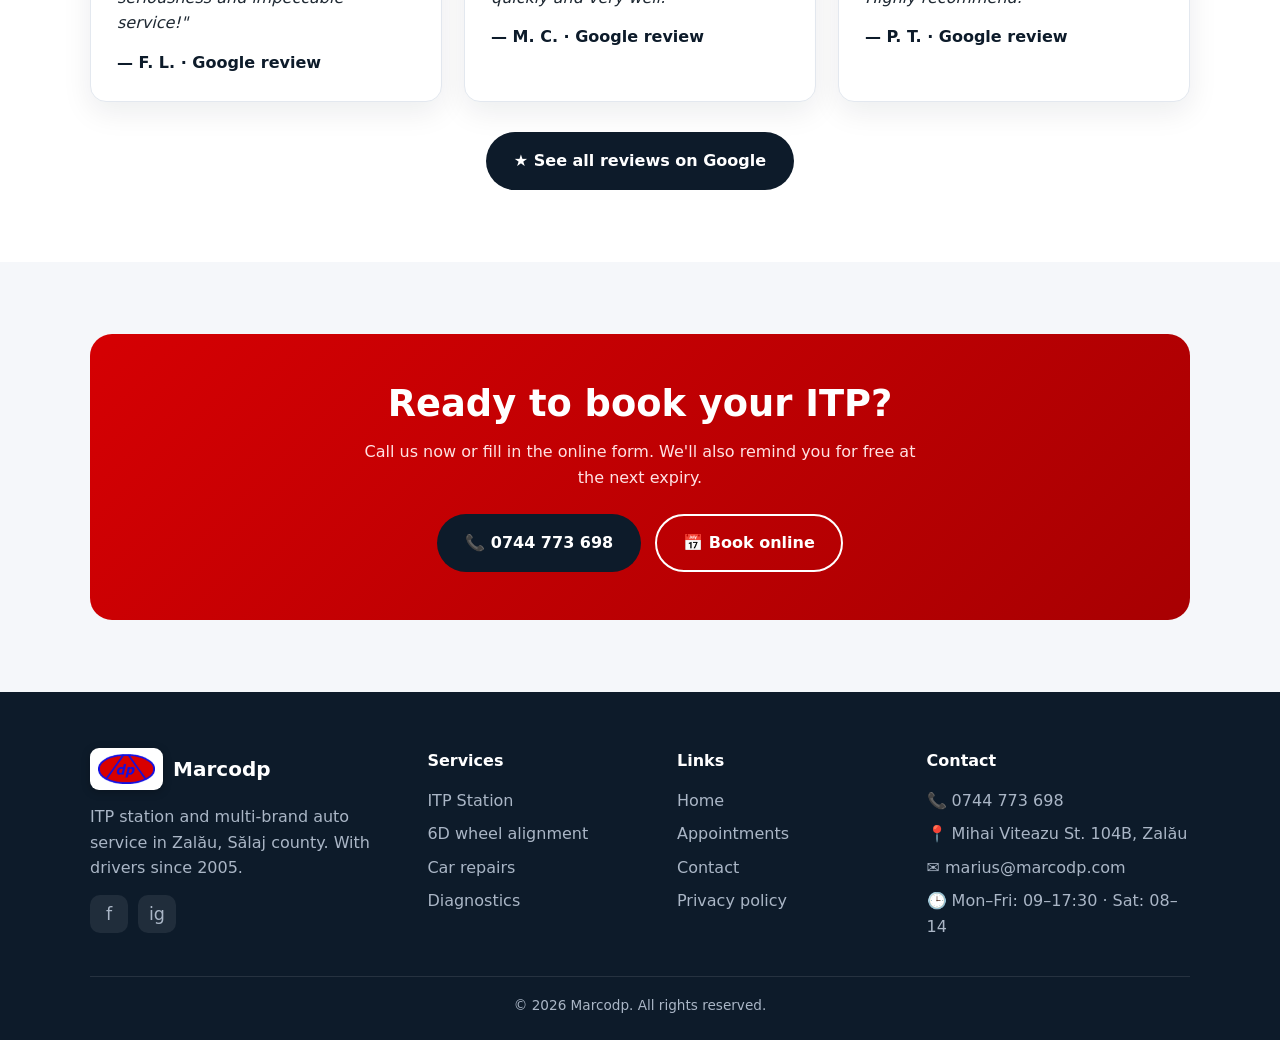
==== commit d13edce3: "Use real Google reviews (F. L., M. C., P. T.) on home page, RO + EN" ====
--- a/en/index.html
+++ b/en/index.html
@@ -175,9 +175,9 @@
         <p class="lead center">Hundreds of drivers in Zalău have trusted us. Read their reviews on Google.</p>
       </div>
       <div class="grid grid-3">
-        <div class="review"><div class="stars">★★★★★</div><p>"Appointment kept on time, fast ITP and serious people. Recommend!"</p><div class="who">— <span>Google customer ✔</span></div></div>
-        <div class="review"><div class="stars">★★★★★</div><p>"They did my 6D alignment and you can feel the difference. Fair prices."</p><div class="who">— <span>Google customer ✔</span></div></div>
-        <div class="review"><div class="stars">★★★★★</div><p>"They reminded me when my ITP expired. Attention to detail, exactly what I wanted."</p><div class="who">— <span>Google customer ✔</span></div></div>
+        <div class="review"><div class="stars">★★★★★</div><p>"Trust them with confidence. Qualified staff, affordable prices, seriousness and impeccable service!"</p><div class="who">— <span>F. L. · Google review</span></div></div>
+        <div class="review"><div class="stars">★★★★★</div><p>"I recommend them — every time, my car's problems were solved quickly and very well."</p><div class="who">— <span>M. C. · Google review</span></div></div>
+        <div class="review"><div class="stars">★★★★★</div><p>"ITP station, auto service, 6D LASER alignment — the best in Zalău! Highly recommend."</p><div class="who">— <span>P. T. · Google review</span></div></div>
       </div>
       <div class="center" style="margin-top:30px">
         <a class="btn btn--dark" href="https://www.google.com/search?q=marco+dp&rlz=1C5CHFA_enRO959RO959&oq=marco+dp&gs_lcrp=EgZjaHJvbWUyBggAEEUYOTIGCAEQRRg8MgYIAhBFGDzSAQgzMzIxajBqNKgCALACAQ&sourceid=chrome&ie=UTF-8#mpd=~9024363425667167294/customers/reviews" target="_blank" rel="noopener">★ See all reviews on Google</a>
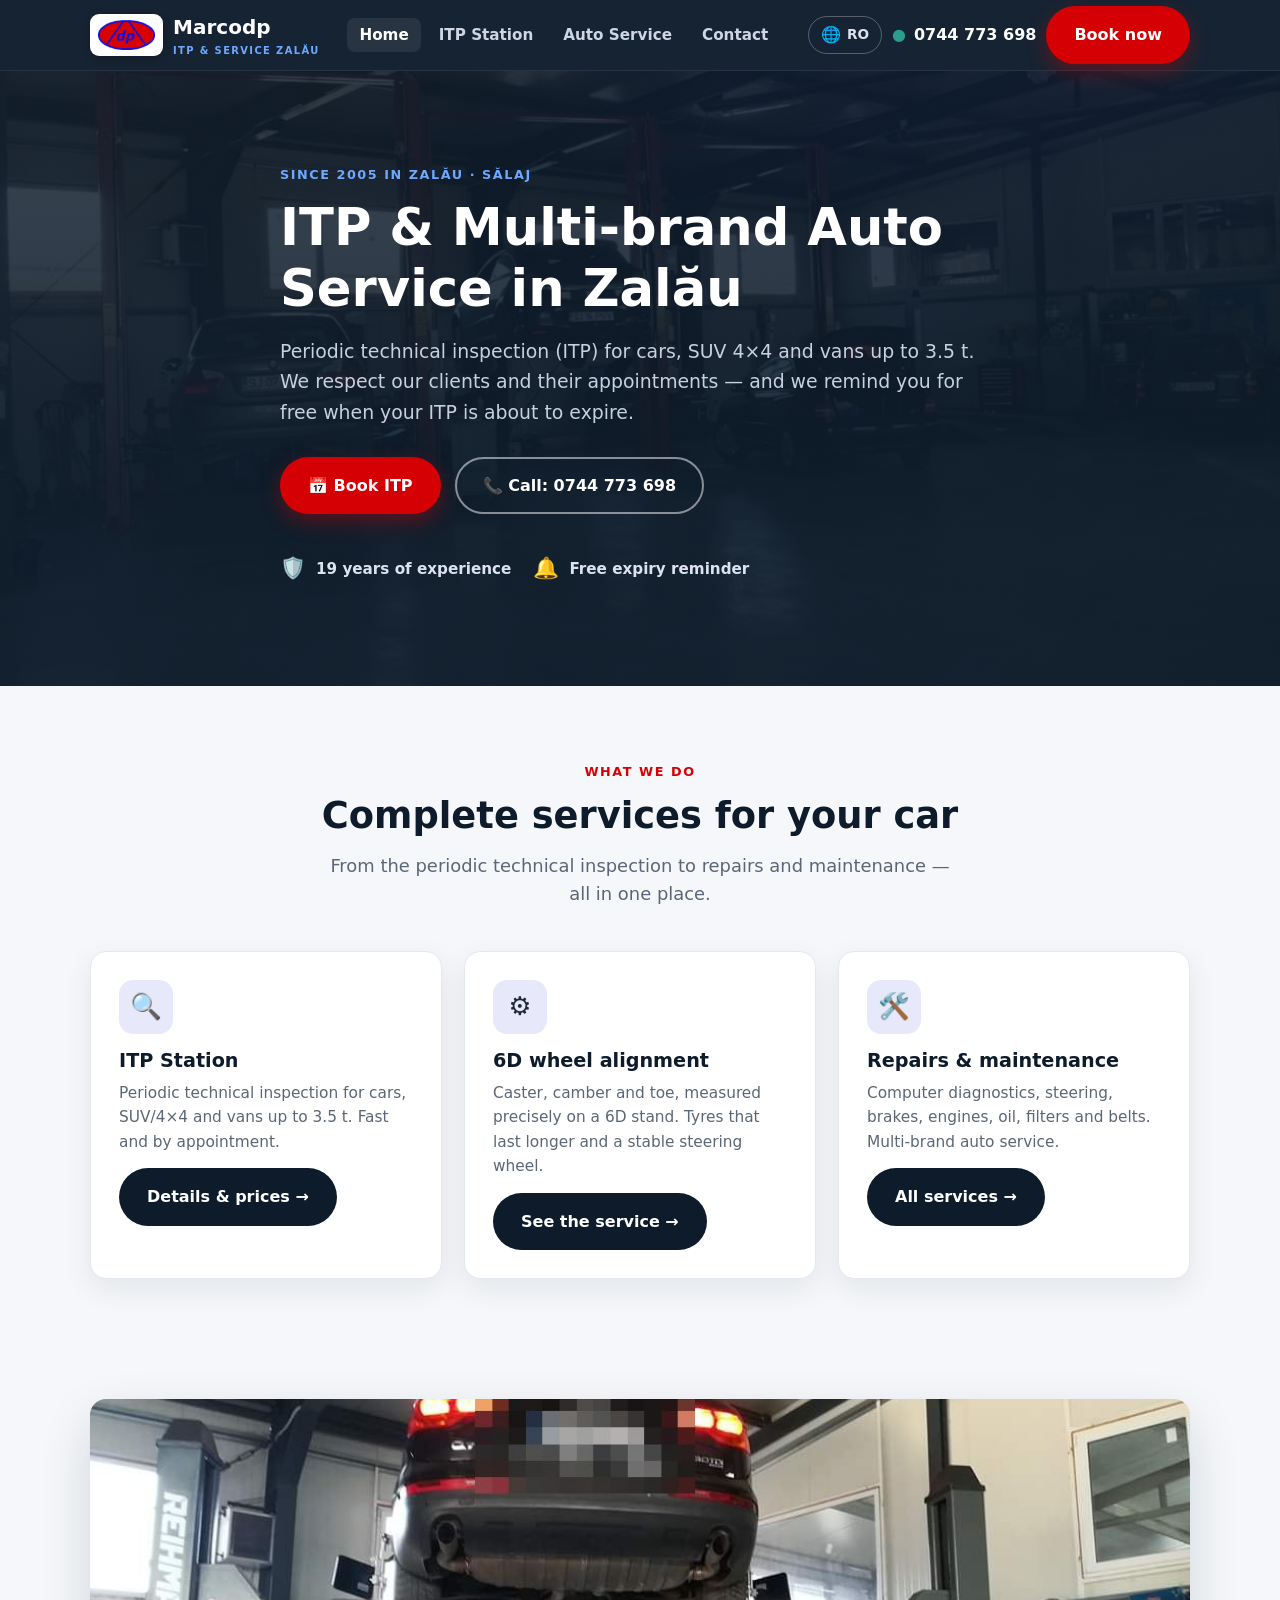
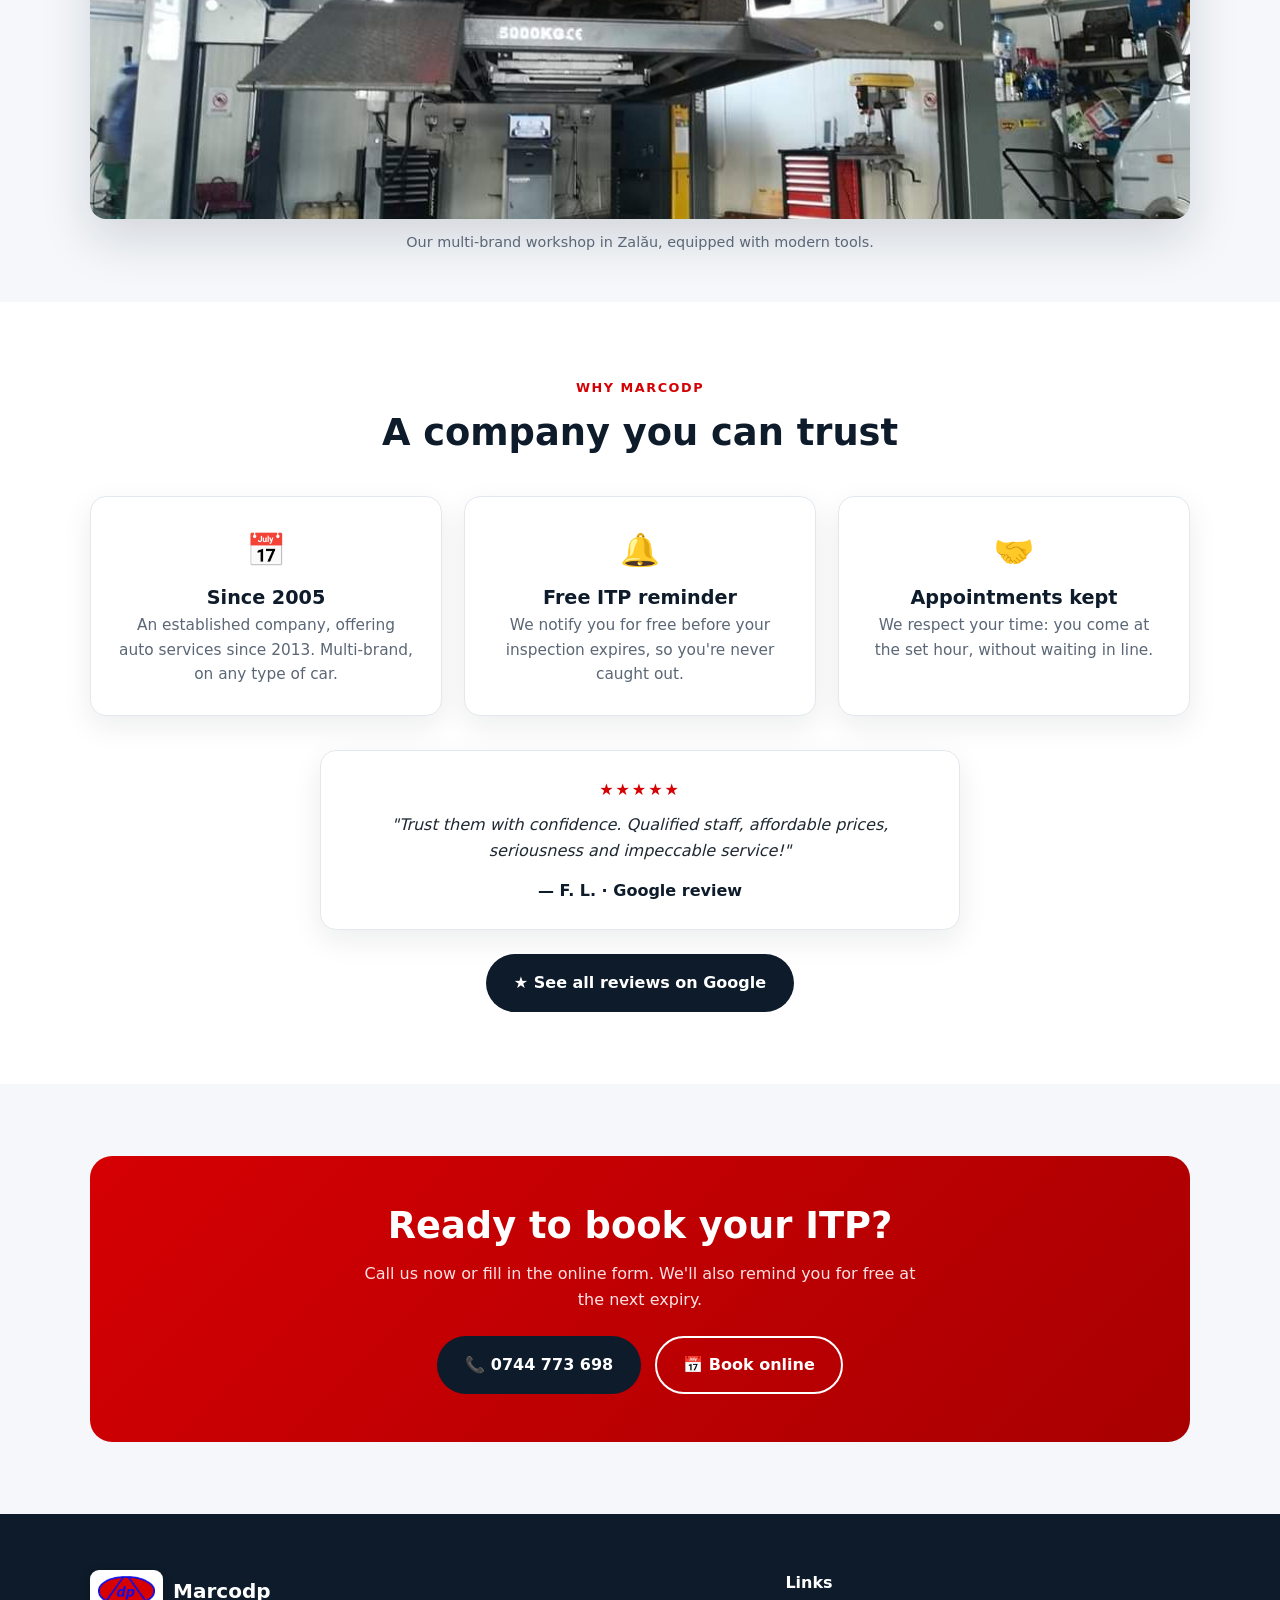
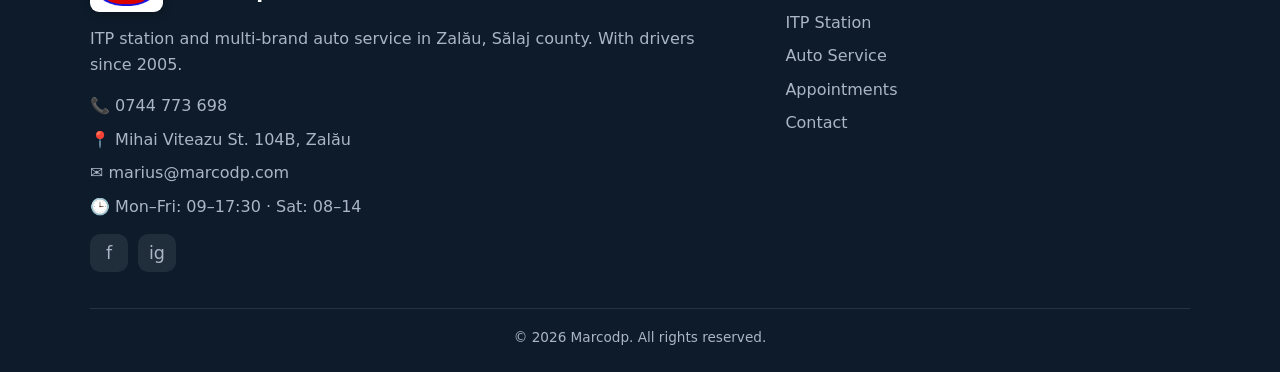
==== commit a63a5ad7: "added changes to reduce infos" ====
--- a/en/index.html
+++ b/en/index.html
@@ -72,8 +72,6 @@
       <div class="hero-badges">
         <span class="hero-badge"><span class="ico">🛡️</span> 19 years of experience</span>
         <span class="hero-badge"><span class="ico">🔔</span> Free expiry reminder</span>
-        <span class="hero-badge"><span class="ico">⚙️</span> 6D wheel alignment</span>
-        <span class="hero-badge"><span class="ico">⏱️</span> No queues, by appointment</span>
       </div>
     </div>
   </section>
@@ -119,67 +117,36 @@
     </div>
   </section>
 
-  <!-- ===== Why us ===== -->
+  <!-- ===== Why us + review ===== -->
   <section class="section" style="background:#fff">
     <div class="container">
       <div class="center" style="margin-bottom:42px">
         <span class="eyebrow">Why Marcodp</span>
-        <h2>An established company you can trust</h2>
-      </div>
-      <div class="grid grid-4">
+        <h2>A company you can trust</h2>
+      </div>
+      <div class="grid grid-3">
         <div class="card center">
           <div style="font-size:2rem">📅</div>
           <h3 style="margin:10px 0 4px">Since 2005</h3>
-          <p>Company founded on 05.05.2005, offering auto services since 2013.</p>
+          <p>An established company, offering auto services since 2013. Multi-brand, on any type of car.</p>
         </div>
         <div class="card center">
           <div style="font-size:2rem">🔔</div>
-          <h3 style="margin:10px 0 4px">ITP reminder</h3>
-          <p>We notify you for free, before your inspection expires.</p>
+          <h3 style="margin:10px 0 4px">Free ITP reminder</h3>
+          <p>We notify you for free before your inspection expires, so you're never caught out.</p>
         </div>
         <div class="card center">
           <div style="font-size:2rem">🤝</div>
           <h3 style="margin:10px 0 4px">Appointments kept</h3>
-          <p>We respect your time: you come at the set hour, no queues.</p>
-        </div>
-        <div class="card center">
-          <div style="font-size:2rem">🏷️</div>
-          <h3 style="margin:10px 0 4px">Multi-brand</h3>
-          <p>We work on any make, with modern parts and equipment.</p>
-        </div>
-      </div>
-    </div>
-  </section>
-
-  <!-- ===== Steps ===== -->
-  <section class="section">
-    <div class="container">
-      <div class="center" style="margin-bottom:42px">
-        <span class="eyebrow">Simple</span>
-        <h2>How to make an appointment</h2>
-      </div>
-      <div class="grid grid-3 steps">
-        <div class="step"><h3>Call us or fill in the form</h3><p>At 0744 773 698 or directly online, in under a minute.</p></div>
-        <div class="step"><h3>We set a suitable time</h3><p>We quickly confirm a slot that works for you.</p></div>
-        <div class="step"><h3>You come to the station</h3><p>We take care of you at the booked time, without waiting in line.</p></div>
-      </div>
-    </div>
-  </section>
-
-  <!-- ===== Reviews ===== -->
-  <section class="section" style="background:#fff">
-    <div class="container">
-      <div class="center" style="margin-bottom:42px">
-        <span class="eyebrow">Reviews</span>
-        <h2>What our clients say</h2>
-        <p class="lead center">Hundreds of drivers in Zalău have trusted us. Read their reviews on Google.</p>
-      </div>
-      <div class="grid grid-3">
-        <div class="review"><div class="stars">★★★★★</div><p>"Trust them with confidence. Qualified staff, affordable prices, seriousness and impeccable service!"</p><div class="who">— <span>F. L. · Google review</span></div></div>
-        <div class="review"><div class="stars">★★★★★</div><p>"I recommend them — every time, my car's problems were solved quickly and very well."</p><div class="who">— <span>M. C. · Google review</span></div></div>
-        <div class="review"><div class="stars">★★★★★</div><p>"ITP station, auto service, 6D LASER alignment — the best in Zalău! Highly recommend."</p><div class="who">— <span>P. T. · Google review</span></div></div>
-      </div>
-      <div class="center" style="margin-top:30px">
+          <p>We respect your time: you come at the set hour, without waiting in line.</p>
+        </div>
+      </div>
+      <div class="review" style="max-width:640px;margin:34px auto 0;text-align:center">
+        <div class="stars">★★★★★</div>
+        <p>"Trust them with confidence. Qualified staff, affordable prices, seriousness and impeccable service!"</p>
+        <div class="who">— <span>F. L. · Google review</span></div>
+      </div>
+      <div class="center" style="margin-top:24px">
         <a class="btn btn--dark" href="https://www.google.com/search?q=marco+dp&rlz=1C5CHFA_enRO959RO959&oq=marco+dp&gs_lcrp=EgZjaHJvbWUyBggAEEUYOTIGCAEQRRg8MgYIAhBFGDzSAQgzMzIxajBqNKgCALACAQ&sourceid=chrome&ie=UTF-8#mpd=~9024363425667167294/customers/reviews" target="_blank" rel="noopener">★ See all reviews on Google</a>
       </div>
     </div>
@@ -202,38 +169,26 @@
   <!-- ===== Footer ===== -->
   <footer class="site-footer">
     <div class="container">
-      <div class="footer-grid">
+      <div class="footer-grid footer-grid--slim">
         <div>
           <a class="brand" href="index.html"><span class="logo"><img src="../assets/img/logo-mark.png" alt="Marco DP" /></span><span style="color:#fff">Marcodp</span></a>
           <p style="margin-top:14px">ITP station and multi-brand auto service in Zalău, Sălaj county. With drivers since 2005.</p>
-          <div class="social"><a href="#" aria-label="Facebook">f</a><a href="#" aria-label="Instagram">ig</a></div>
-        </div>
-        <div>
-          <h4>Services</h4>
-          <ul class="footer-links">
-            <li><a href="itp.html">ITP Station</a></li>
-            <li><a href="service.html">6D wheel alignment</a></li>
-            <li><a href="service.html">Car repairs</a></li>
-            <li><a href="service.html">Diagnostics</a></li>
-          </ul>
-        </div>
-        <div>
-          <h4>Links</h4>
-          <ul class="footer-links">
-            <li><a href="index.html">Home</a></li>
-            <li><a href="contact.html#programare">Appointments</a></li>
-            <li><a href="contact.html">Contact</a></li>
-            <li><a href="#">Privacy policy</a></li>
-          </ul>
-        </div>
-        <div>
-          <h4>Contact</h4>
-          <ul class="footer-links">
+          <ul class="footer-links" style="margin-top:16px">
             <li>📞 <a href="tel:+40744773698">0744 773 698</a></li>
             <li>📍 Mihai Viteazu St. 104B, Zalău</li>
             <li>✉️ <a href="mailto:marius@marcodp.com">marius@marcodp.com</a></li>
             <li>🕒 Mon–Fri: 09–17:30 · Sat: 08–14</li>
           </ul>
+          <div class="social"><a href="#" aria-label="Facebook">f</a><a href="#" aria-label="Instagram">ig</a></div>
+        </div>
+        <div>
+          <h4>Links</h4>
+          <ul class="footer-links">
+            <li><a href="itp.html">ITP Station</a></li>
+            <li><a href="service.html">Auto Service</a></li>
+            <li><a href="contact.html#programare">Appointments</a></li>
+            <li><a href="contact.html">Contact</a></li>
+          </ul>
         </div>
       </div>
       <div class="footer-bottom">© 2026 Marcodp. All rights reserved.</div>
--- a/assets/styles.css
+++ b/assets/styles.css
@@ -226,6 +226,7 @@
 /* ---------- Footer ---------- */
 .site-footer { background: var(--navy); color: #aab6c6; padding: 56px 0 24px; }
 .footer-grid { display: grid; grid-template-columns: 1.4fr 1fr 1fr 1.2fr; gap: 30px; }
+.footer-grid--slim { grid-template-columns: 1.6fr 1fr; gap: 48px; }
 .site-footer h4 { color: #fff; margin-bottom: 14px; font-size: 1rem; }
 .site-footer a { color: #aab6c6; }
 .site-footer a:hover { color: #fff; }
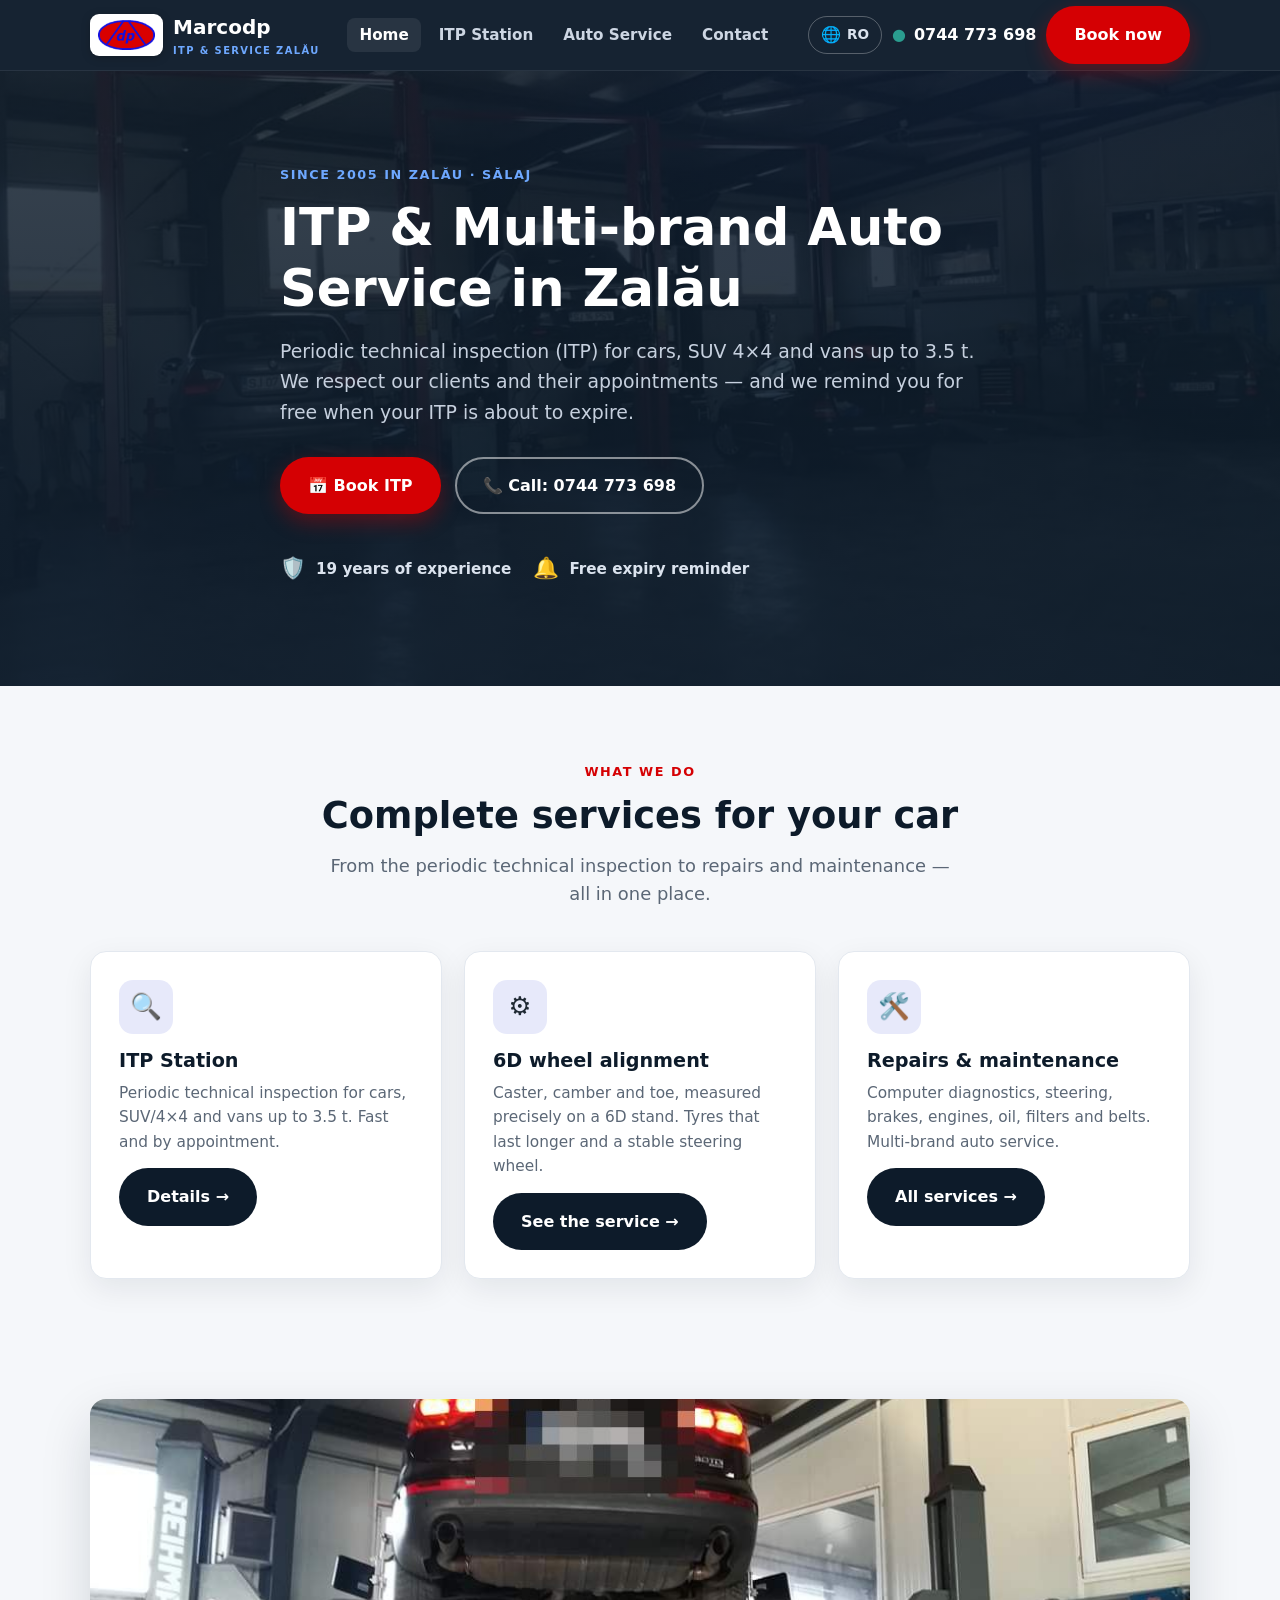
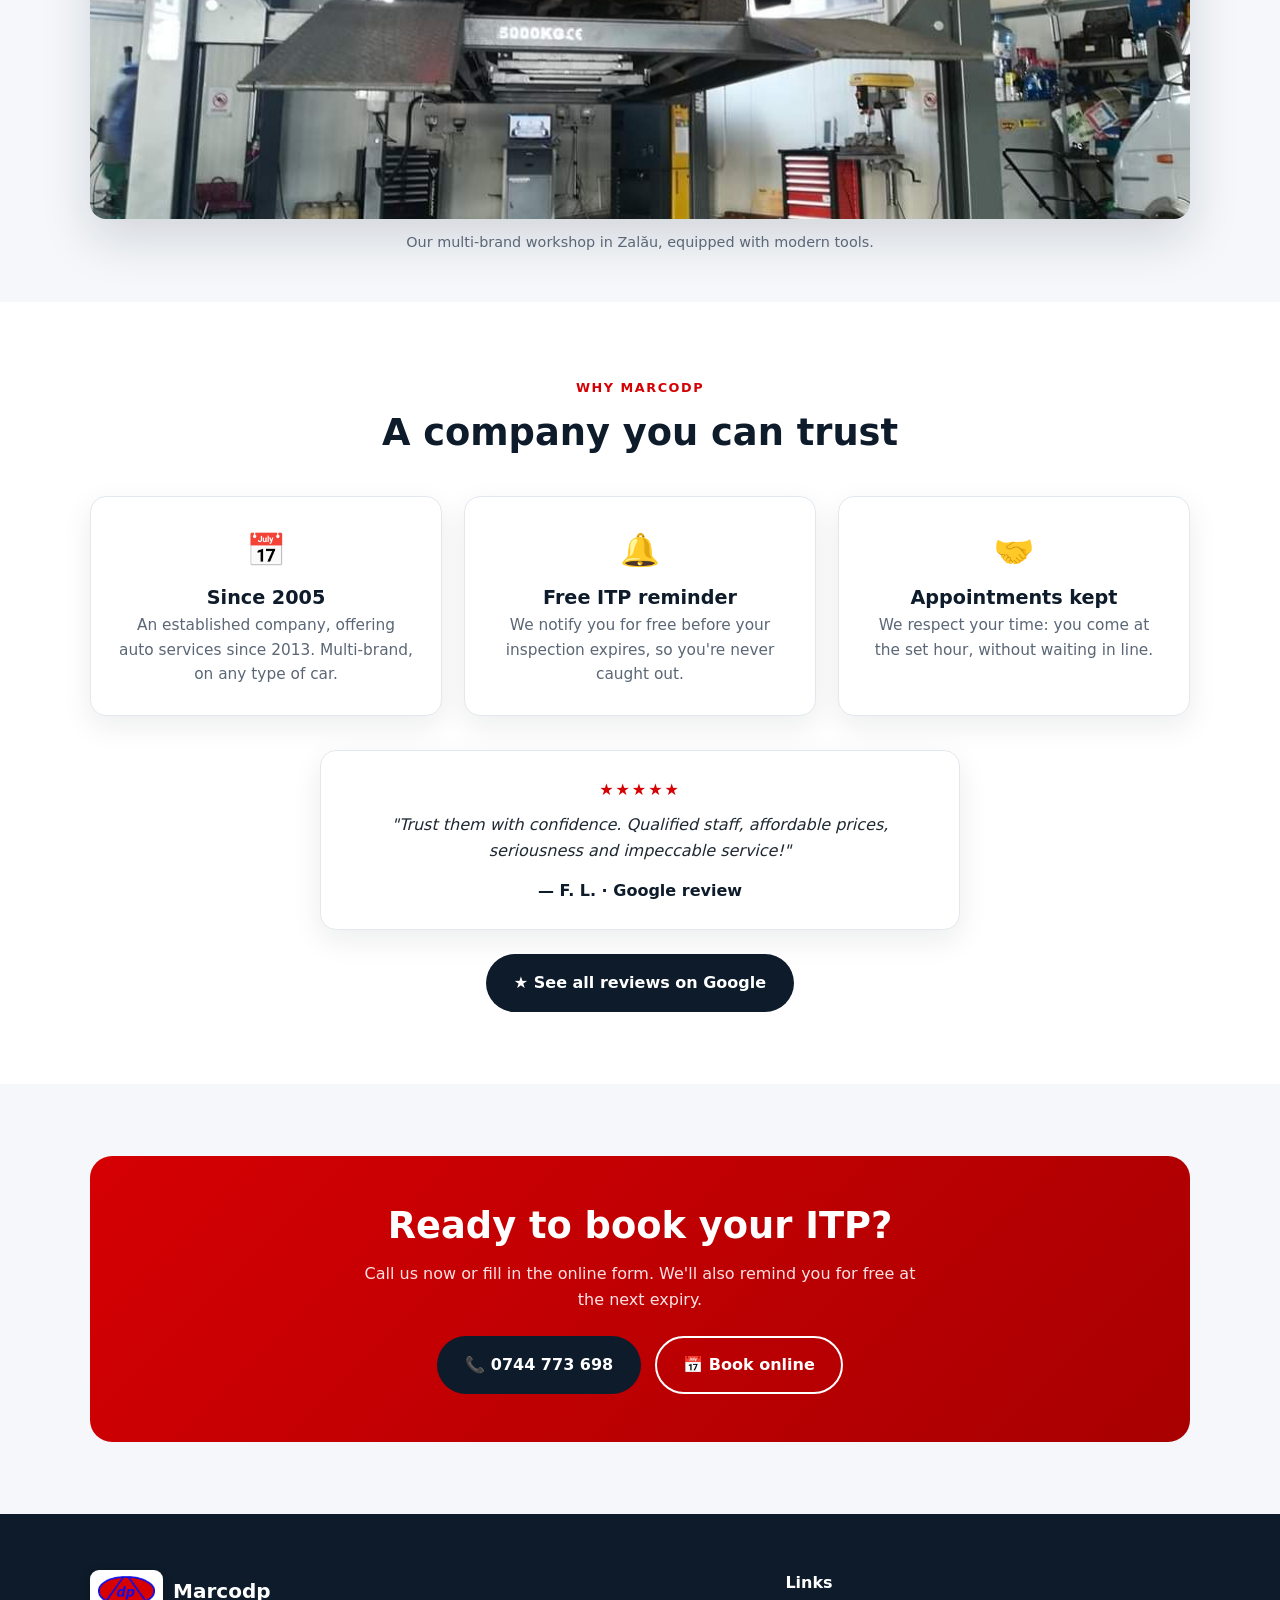
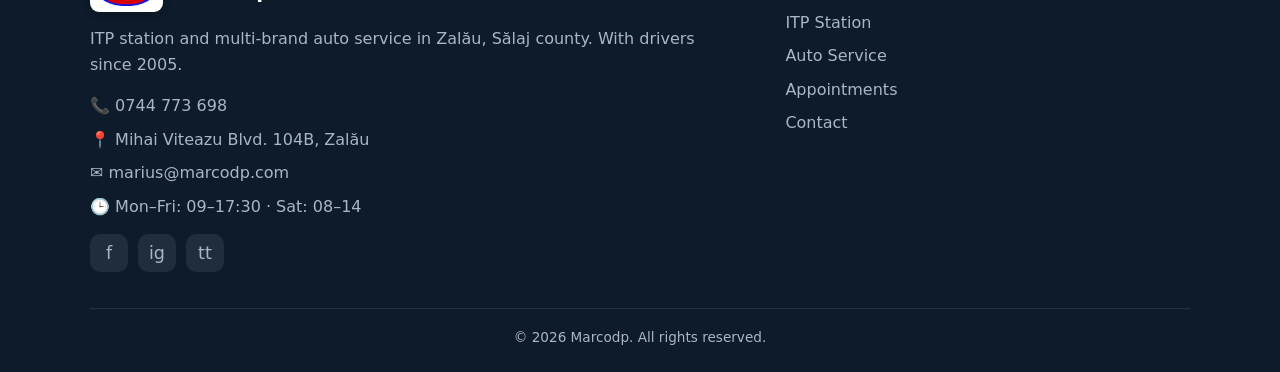
==== commit 81cc6548: "oate cele patru modificări sunt aplicate pe ambele versiuni (RO + EN), verificate pe serverul care r" ====
--- a/en/index.html
+++ b/en/index.html
@@ -19,7 +19,7 @@
     "priceRange": "$$",
     "address": {
       "@type": "PostalAddress",
-      "streetAddress": "Strada Mihai Viteazu 104B",
+      "streetAddress": "Bulevardul Mihai Viteazu 104B",
       "addressLocality": "Zalău",
       "addressRegion": "Sălaj",
       "postalCode": "450000",
@@ -30,7 +30,7 @@
       { "@type": "OpeningHoursSpecification", "dayOfWeek": ["Monday","Tuesday","Wednesday","Thursday","Friday"], "opens": "09:00", "closes": "17:30" },
       { "@type": "OpeningHoursSpecification", "dayOfWeek": "Saturday", "opens": "08:00", "closes": "14:00" }
     ],
-    "sameAs": ["https://www.facebook.com/", "https://www.instagram.com/"]
+    "sameAs": ["https://www.facebook.com/marcodpzalau/", "https://www.instagram.com/itpzalau", "https://www.tiktok.com/@itpzalau_marcodp"]
   }
   </script>
 </head>
@@ -89,7 +89,7 @@
           <div class="ico-box">🔍</div>
           <h3>ITP Station</h3>
           <p>Periodic technical inspection for cars, SUV/4×4 and vans up to 3.5 t. Fast and by appointment.</p>
-          <p style="margin-top:14px"><a class="btn btn--dark" href="itp.html">Details & prices →</a></p>
+          <p style="margin-top:14px"><a class="btn btn--dark" href="itp.html">Details →</a></p>
         </div>
         <div class="card">
           <div class="ico-box">⚙️</div>
@@ -175,11 +175,11 @@
           <p style="margin-top:14px">ITP station and multi-brand auto service in Zalău, Sălaj county. With drivers since 2005.</p>
           <ul class="footer-links" style="margin-top:16px">
             <li>📞 <a href="tel:+40744773698">0744 773 698</a></li>
-            <li>📍 Mihai Viteazu St. 104B, Zalău</li>
+            <li>📍 Mihai Viteazu Blvd. 104B, Zalău</li>
             <li>✉️ <a href="mailto:marius@marcodp.com">marius@marcodp.com</a></li>
             <li>🕒 Mon–Fri: 09–17:30 · Sat: 08–14</li>
           </ul>
-          <div class="social"><a href="#" aria-label="Facebook">f</a><a href="#" aria-label="Instagram">ig</a></div>
+          <div class="social"><a href="https://www.facebook.com/marcodpzalau/" target="_blank" rel="noopener" aria-label="Facebook">f</a><a href="https://www.instagram.com/itpzalau?igsh=bW51cm13eXRtMGx3" target="_blank" rel="noopener" aria-label="Instagram">ig</a><a href="https://www.tiktok.com/@itpzalau_marcodp?_r=1&_t=ZN-97BMrtKsada" target="_blank" rel="noopener" aria-label="TikTok">tt</a></div>
         </div>
         <div>
           <h4>Links</h4>
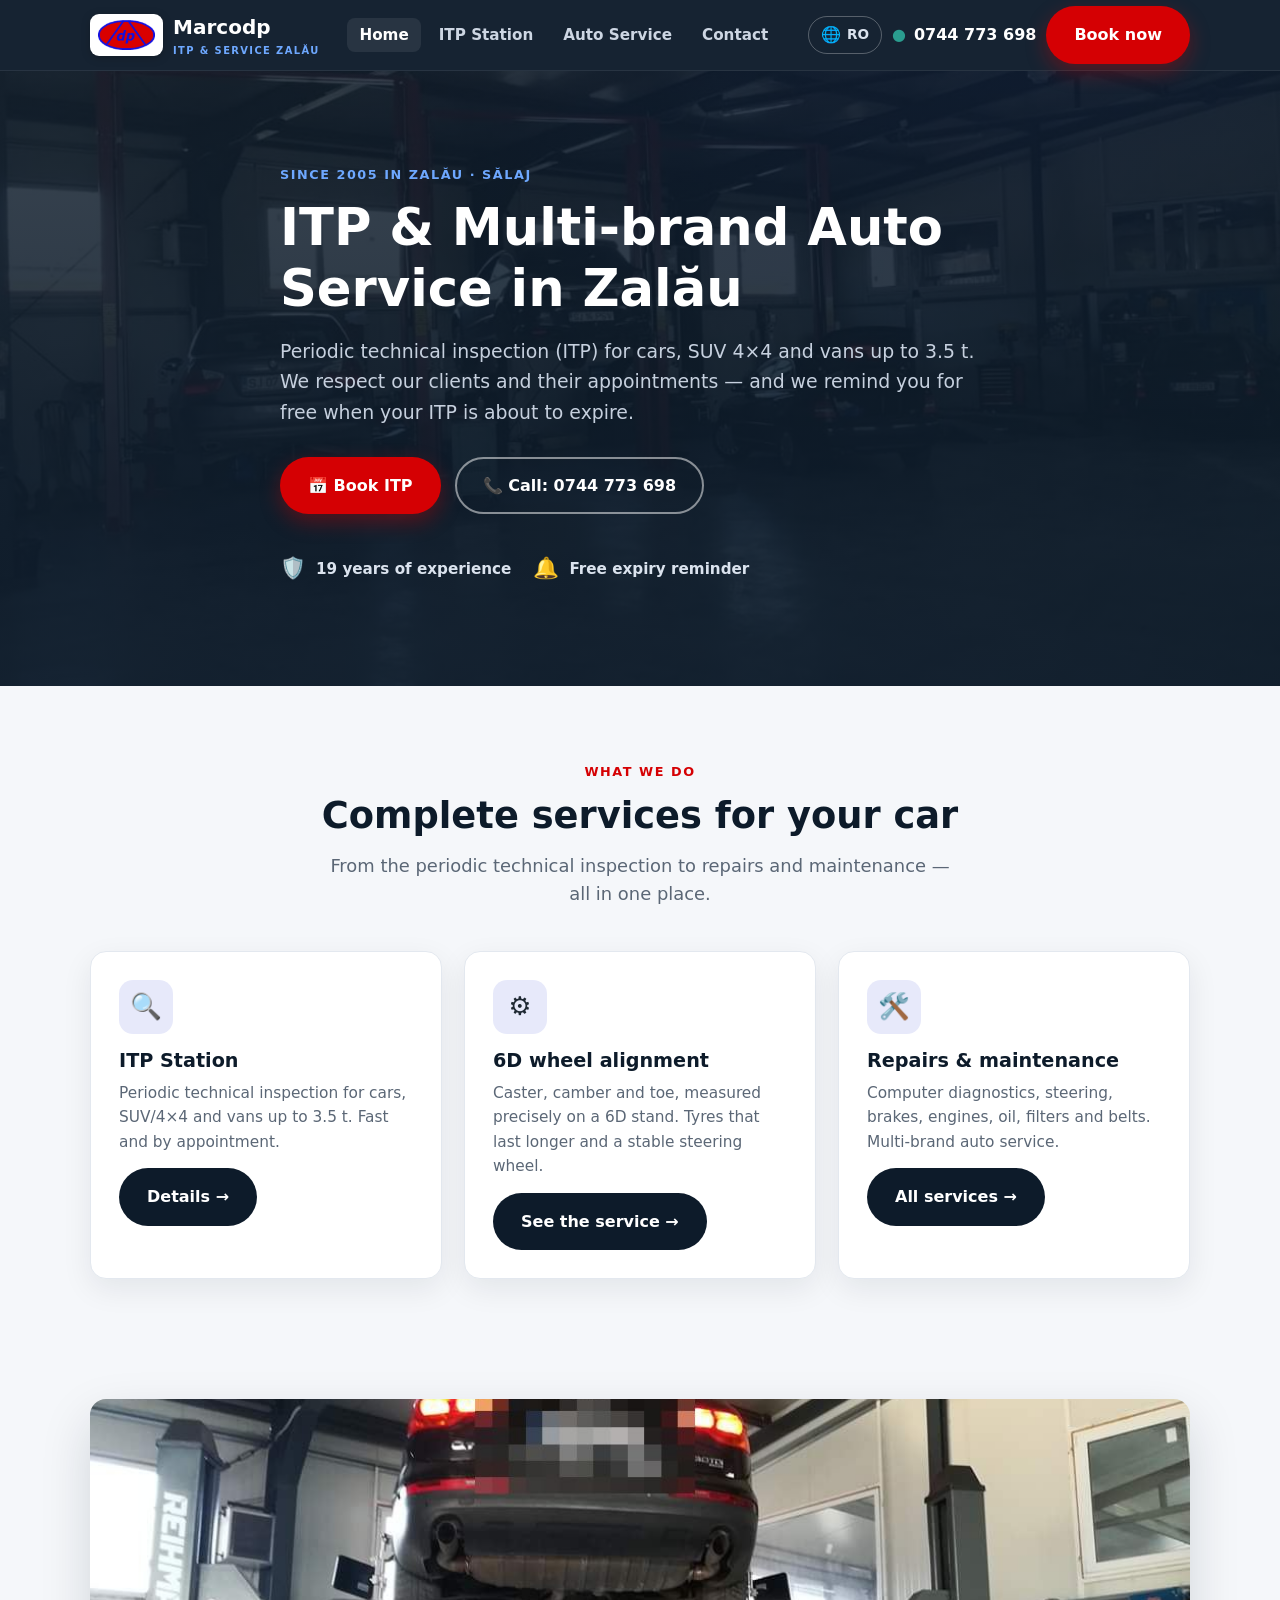
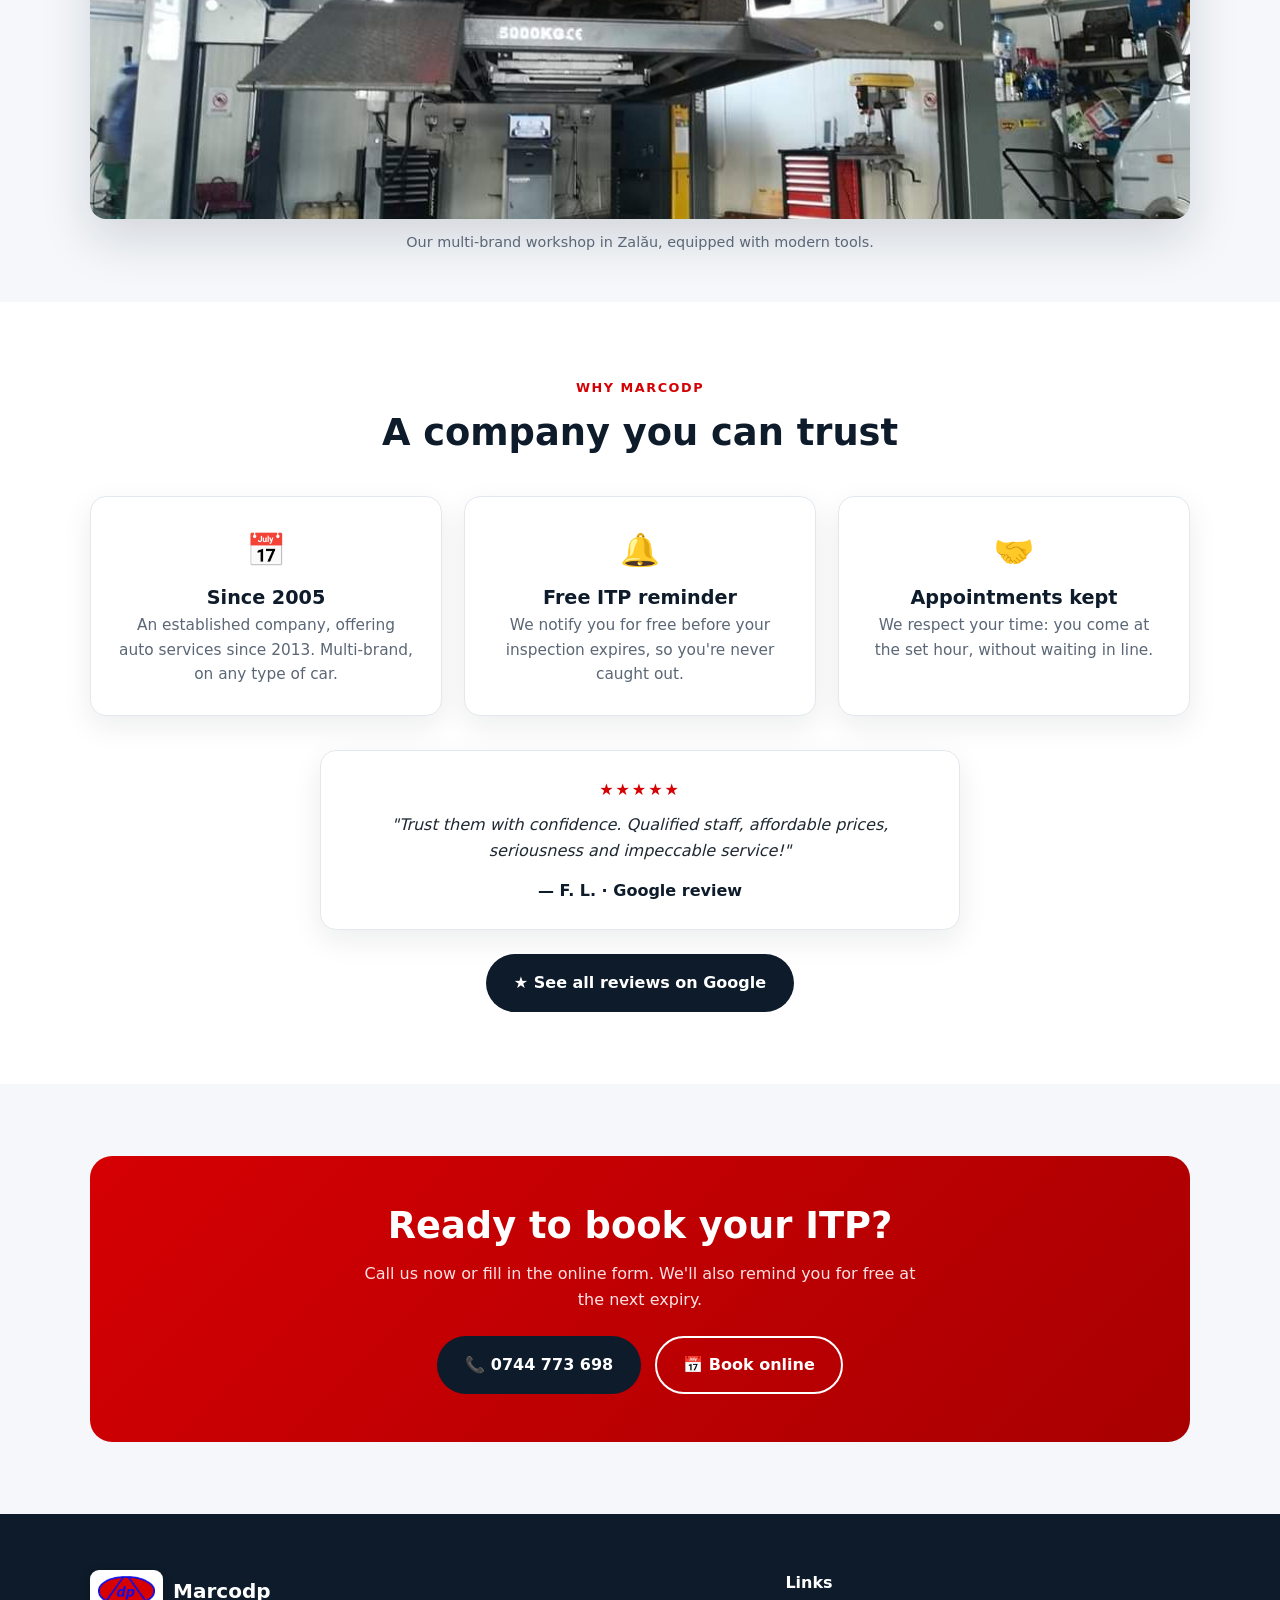
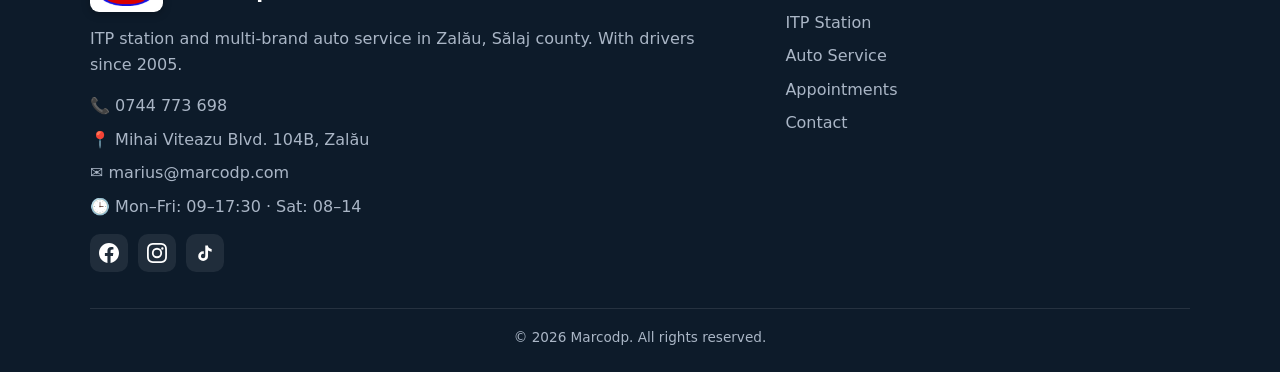
==== commit 757a466f: "Use real Facebook/Instagram/TikTok SVG icons instead of letters Co-Authored-By: Claude Opus 4.8 <nor" ====
--- a/en/index.html
+++ b/en/index.html
@@ -179,7 +179,7 @@
             <li>✉️ <a href="mailto:marius@marcodp.com">marius@marcodp.com</a></li>
             <li>🕒 Mon–Fri: 09–17:30 · Sat: 08–14</li>
           </ul>
-          <div class="social"><a href="https://www.facebook.com/marcodpzalau/" target="_blank" rel="noopener" aria-label="Facebook">f</a><a href="https://www.instagram.com/itpzalau?igsh=bW51cm13eXRtMGx3" target="_blank" rel="noopener" aria-label="Instagram">ig</a><a href="https://www.tiktok.com/@itpzalau_marcodp?_r=1&_t=ZN-97BMrtKsada" target="_blank" rel="noopener" aria-label="TikTok">tt</a></div>
+          <div class="social"><a href="https://www.facebook.com/marcodpzalau/" target="_blank" rel="noopener" aria-label="Facebook"><svg viewBox="0 0 24 24" fill="currentColor" aria-hidden="true"><path d="M24 12.07C24 5.4 18.63 0 12 0S0 5.4 0 12.07C0 18.1 4.39 23.1 10.13 24v-8.44H7.08v-3.49h3.05V9.41c0-3.02 1.79-4.69 4.53-4.69 1.31 0 2.68.24 2.68.24v2.97h-1.51c-1.49 0-1.96.93-1.96 1.89v2.25h3.33l-.53 3.49h-2.8V24C19.61 23.1 24 18.1 24 12.07z"/></svg></a><a href="https://www.instagram.com/itpzalau?igsh=bW51cm13eXRtMGx3" target="_blank" rel="noopener" aria-label="Instagram"><svg viewBox="0 0 24 24" fill="currentColor" aria-hidden="true"><path d="M12 2.16c3.2 0 3.58.01 4.85.07 1.17.05 1.8.25 2.23.41.56.22.96.48 1.38.9.42.42.68.82.9 1.38.16.42.36 1.06.41 2.23.06 1.27.07 1.65.07 4.85s-.01 3.58-.07 4.85c-.05 1.17-.25 1.8-.41 2.23-.22.56-.48.96-.9 1.38-.42.42-.82.68-1.38.9-.42.16-1.06.36-2.23.41-1.27.06-1.65.07-4.85.07s-3.58-.01-4.85-.07c-1.17-.05-1.8-.25-2.23-.41a3.7 3.7 0 0 1-1.38-.9 3.7 3.7 0 0 1-.9-1.38c-.16-.42-.36-1.06-.41-2.23C2.17 15.58 2.16 15.2 2.16 12s.01-3.58.07-4.85c.05-1.17.25-1.8.41-2.23.22-.56.48-.96.9-1.38.42-.42.82-.68 1.38-.9.42-.16 1.06-.36 2.23-.41C8.42 2.17 8.8 2.16 12 2.16zM12 0C8.74 0 8.33.01 7.05.07 5.78.13 4.9.33 4.14.63c-.79.31-1.46.72-2.12 1.38C1.36 2.67.95 3.34.63 4.14.33 4.9.13 5.78.07 7.05.01 8.33 0 8.74 0 12s.01 3.67.07 4.95c.06 1.27.26 2.15.56 2.91.31.79.72 1.46 1.38 2.12.66.66 1.33 1.07 2.12 1.38.76.3 1.64.5 2.91.56C8.33 23.99 8.74 24 12 24s3.67-.01 4.95-.07c1.27-.06 2.15-.26 2.91-.56.79-.31 1.46-.72 2.12-1.38.66-.66 1.07-1.33 1.38-2.12.3-.76.5-1.64.56-2.91.06-1.28.07-1.69.07-4.95s-.01-3.67-.07-4.95c-.06-1.27-.26-2.15-.56-2.91-.31-.79-.72-1.46-1.38-2.12C21.33 1.36 20.66.95 19.86.63c-.76-.3-1.64-.5-2.91-.56C15.67.01 15.26 0 12 0zm0 5.84A6.16 6.16 0 1 0 18.16 12 6.16 6.16 0 0 0 12 5.84zM12 16a4 4 0 1 1 4-4 4 4 0 0 1-4 4zm6.41-10.85a1.44 1.44 0 1 0 1.44 1.44 1.44 1.44 0 0 0-1.44-1.44z"/></svg></a><a href="https://www.tiktok.com/@itpzalau_marcodp?_r=1&_t=ZN-97BMrtKsada" target="_blank" rel="noopener" aria-label="TikTok"><svg viewBox="0 0 24 24" fill="currentColor" aria-hidden="true"><path d="M16.6 5.82a4.28 4.28 0 0 1-1.06-2.82h-3.2v12.84a2.59 2.59 0 0 1-2.59 2.46 2.59 2.59 0 1 1 .8-5.06v-3.3a5.86 5.86 0 0 0-.8-.06 5.89 5.89 0 1 0 5.89 5.89V9.01a7.45 7.45 0 0 0 4.34 1.39V7.2a4.28 4.28 0 0 1-3.38-1.38z"/></svg></a></div>
         </div>
         <div>
           <h4>Links</h4>
--- a/assets/styles.css
+++ b/assets/styles.css
@@ -232,7 +232,8 @@
 .site-footer a:hover { color: #fff; }
 .footer-links { list-style: none; display: grid; gap: 8px; }
 .social { display: flex; gap: 10px; margin-top: 14px; }
-.social a { width: 38px; height: 38px; border-radius: 10px; background: rgba(255,255,255,.08); display: grid; place-items: center; font-size: 1.1rem; }
+.social a { width: 38px; height: 38px; border-radius: 10px; background: rgba(255,255,255,.08); display: grid; place-items: center; color: #fff; transition: background .2s ease; }
+.social a svg { width: 20px; height: 20px; display: block; }
 .social a:hover { background: var(--red); }
 .footer-bottom { margin-top: 36px; padding-top: 18px; border-top: 1px solid rgba(255,255,255,.1); text-align: center; font-size: .85rem; }
 
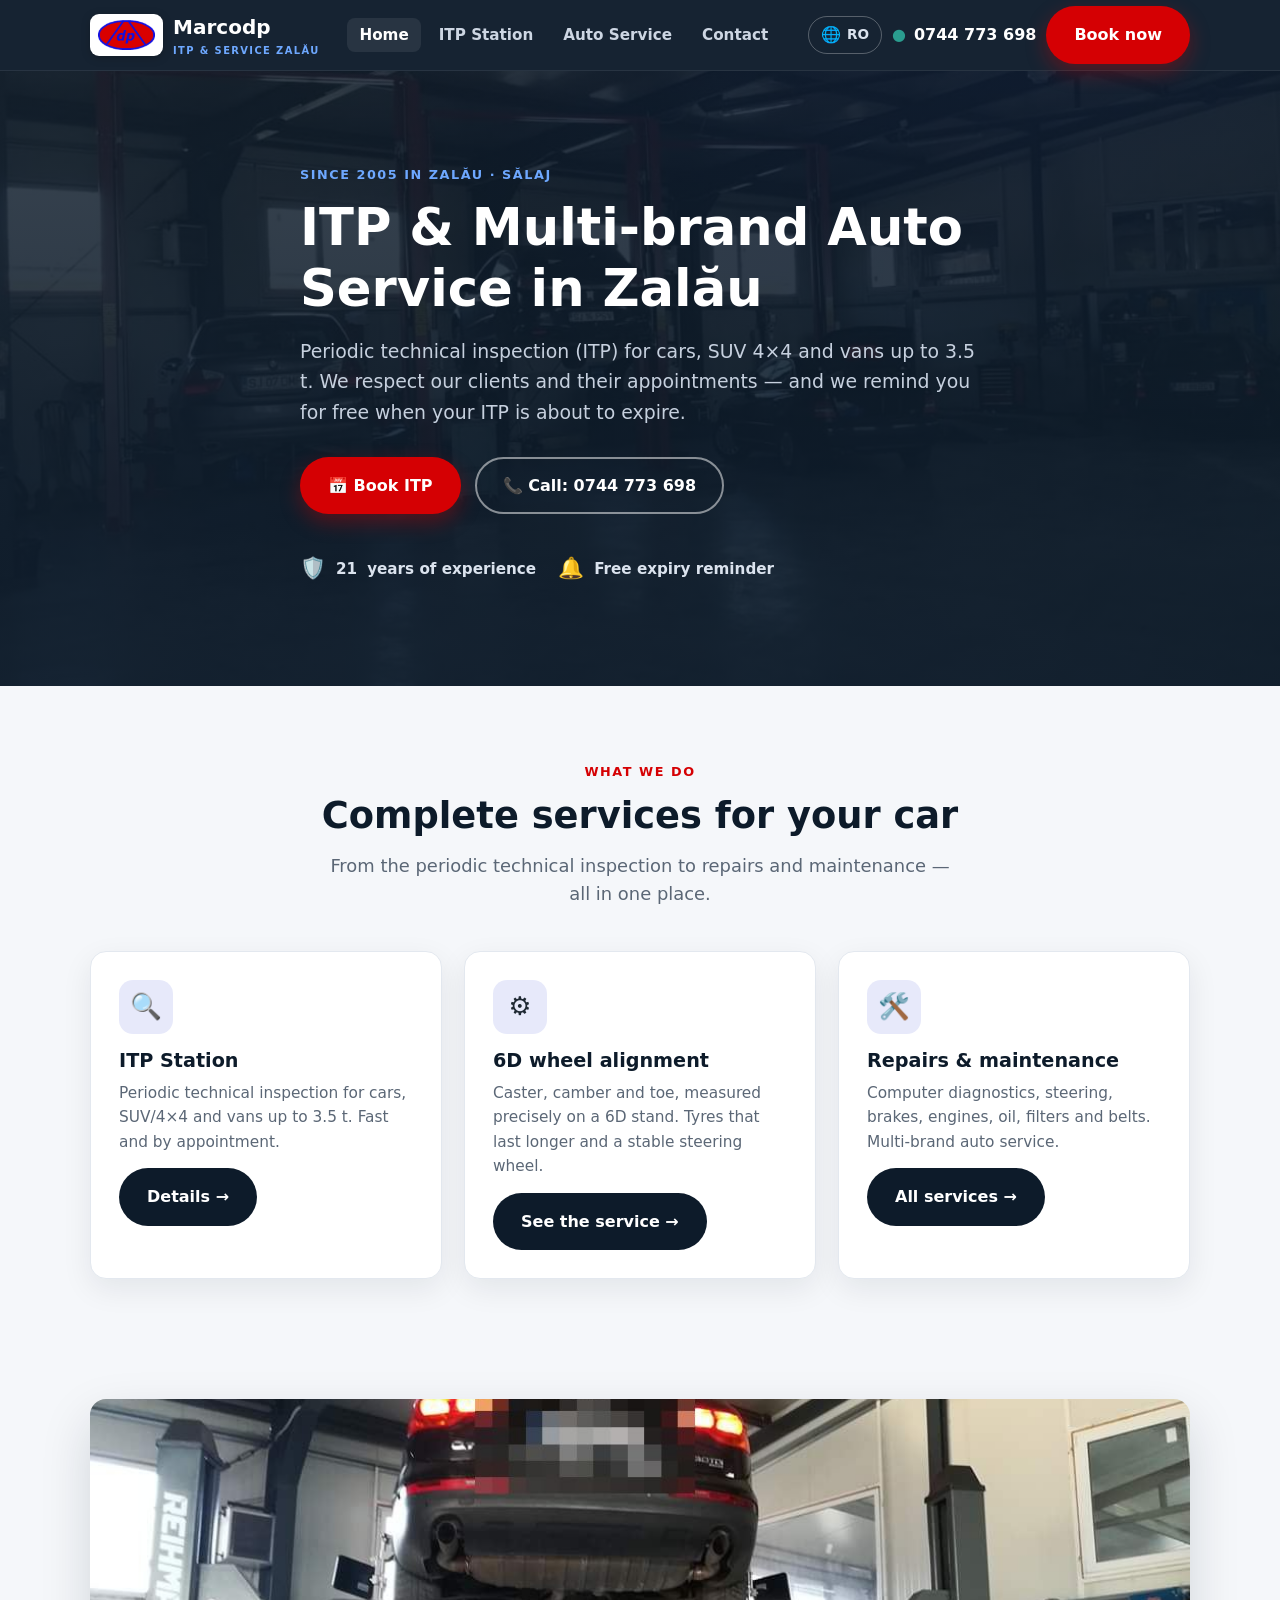
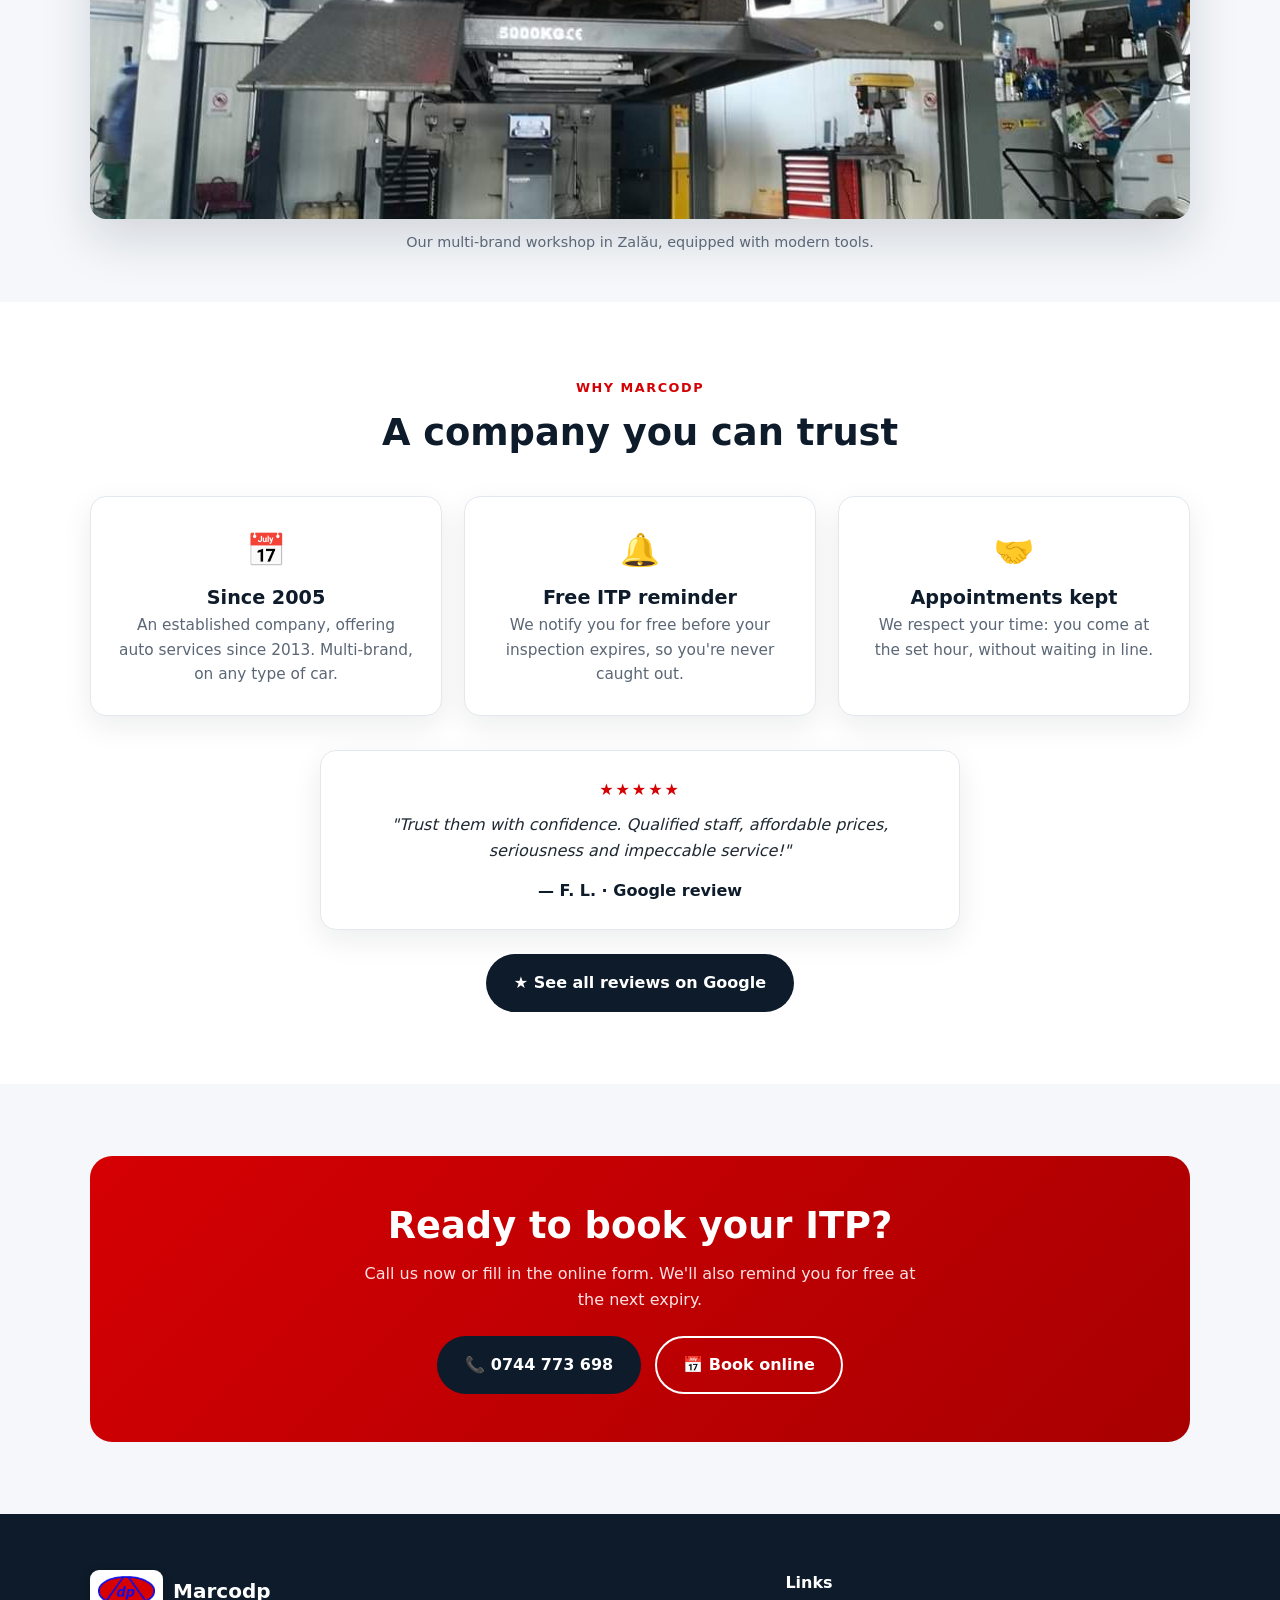
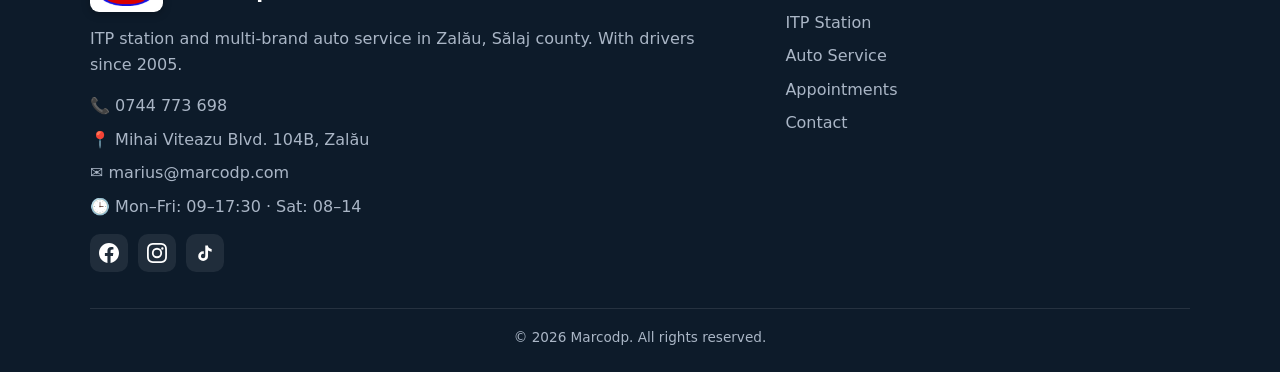
==== commit bb9974f2: "Compute years of experience dynamically from opening date (25 May 2005) Co-Authored-By: Claude Opus " ====
--- a/en/index.html
+++ b/en/index.html
@@ -70,7 +70,7 @@
         <a class="btn btn--ghost" href="tel:+40744773698">📞 Call: 0744 773 698</a>
       </div>
       <div class="hero-badges">
-        <span class="hero-badge"><span class="ico">🛡️</span> 19 years of experience</span>
+        <span class="hero-badge"><span class="ico">🛡️</span> <span data-exp-years>19</span> years of experience</span>
         <span class="hero-badge"><span class="ico">🔔</span> Free expiry reminder</span>
       </div>
     </div>
--- a/assets/styles.css
+++ b/assets/styles.css
@@ -129,7 +129,7 @@
 }
 figure { margin: 0; }
 figure figcaption { margin-top: 12px; color: var(--muted); font-size: .9rem; text-align: center; }
-.hero-inner { padding: 90px 0 100px; max-width: 720px; }
+.hero-inner { padding-top: 90px; padding-bottom: 100px; max-width: 720px; }
 .hero h1 { color: #fff; }
 .hero p { color: #c6d0de; font-size: 1.18rem; margin: 18px 0 30px; }
 .hero-actions { display: flex; flex-wrap: wrap; gap: 14px; }
@@ -266,10 +266,14 @@
   .section { padding: 52px 0; }
 }
 @media (max-width: 560px) {
+  .site-header .container { padding: 0 20px; }
+  .nav { height: 60px; }
   .brand small { display: none; }
   .brand { font-size: 1.02rem; gap: 8px; }
-  .nav-cta { gap: 7px; }
-  .nav-cta .btn--primary { padding: 9px 13px; font-size: .82rem; white-space: nowrap; }
-  .lang { padding: 7px 9px; border-color: rgba(255,255,255,.22); }
+  .brand .logo { height: 38px; }
+  .nav-cta { gap: 8px; }
+  .nav-cta .btn--primary { padding: 8px 12px; font-size: .82rem; white-space: nowrap; }
+  .lang { padding: 6px 8px; border-color: rgba(255,255,255,.22); }
   .lang .code { display: none; }
-}
+  .hamburger { padding: 4px; }
+}
